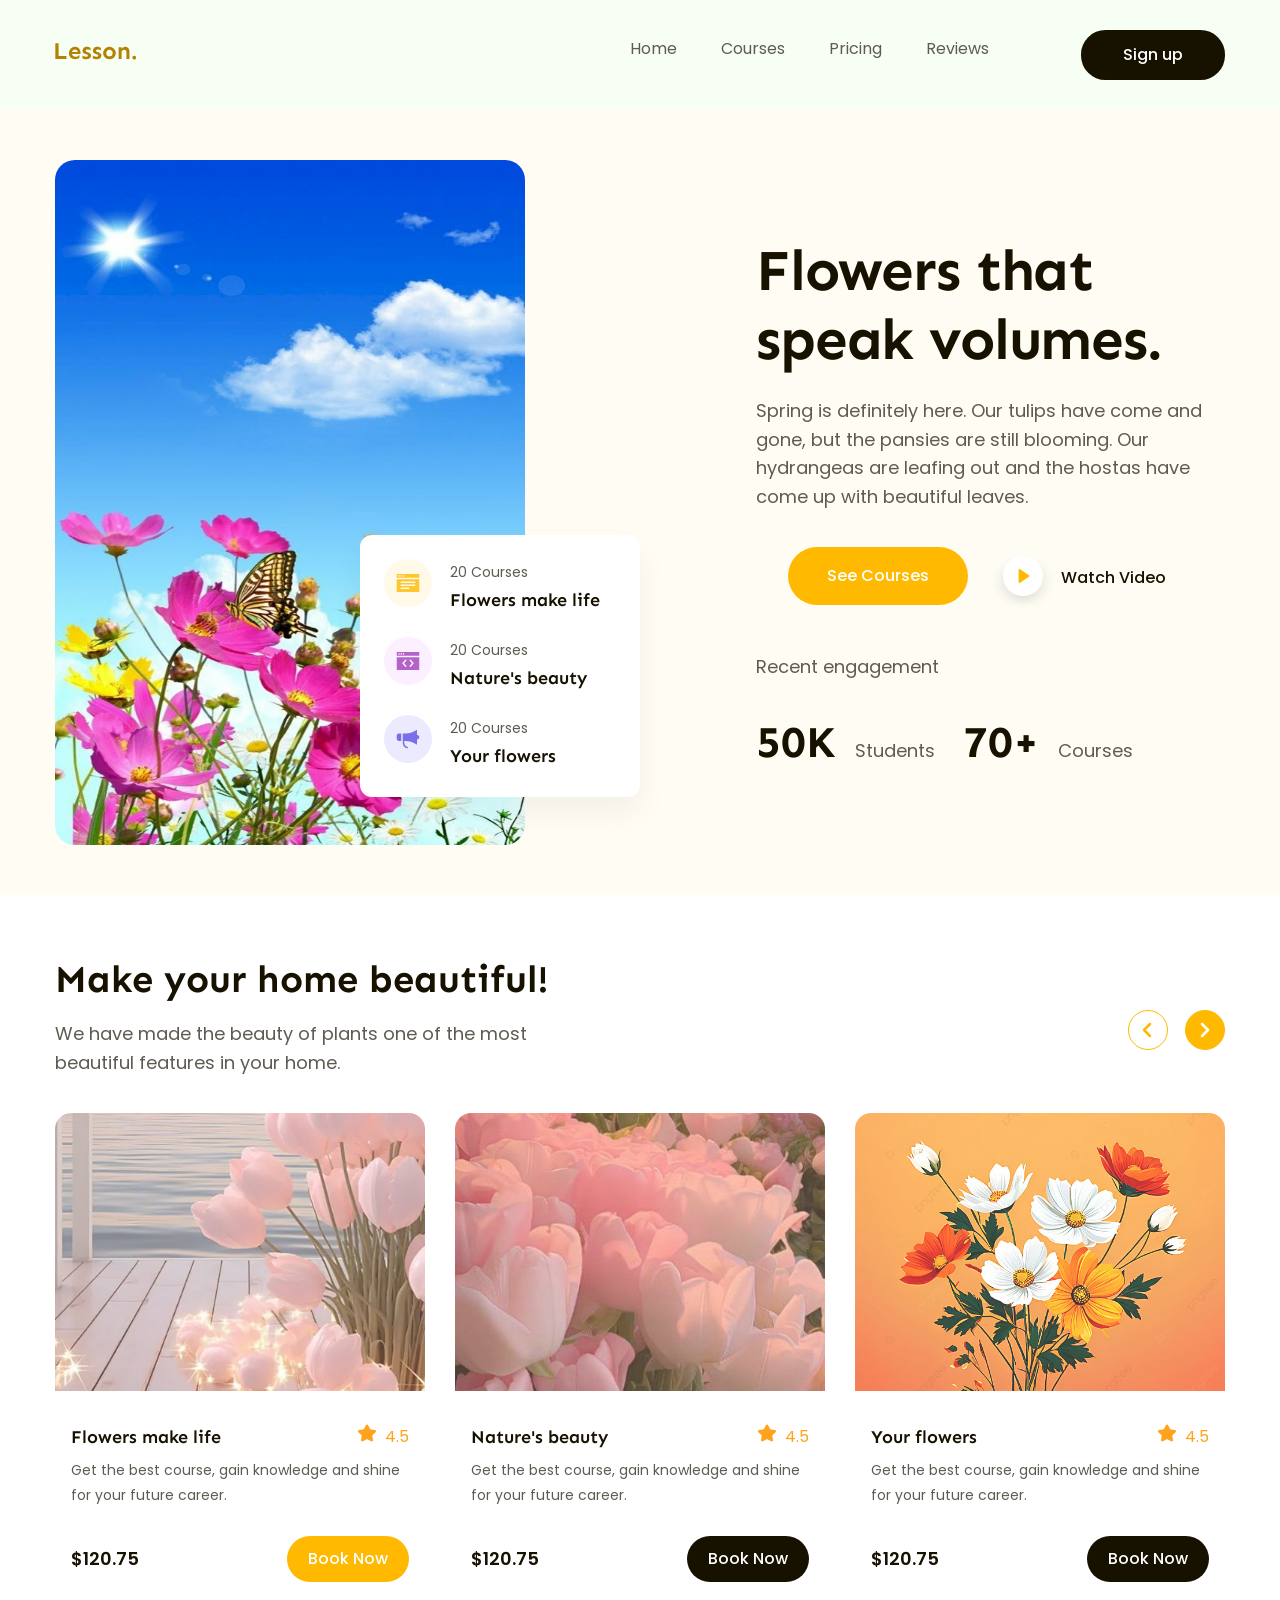
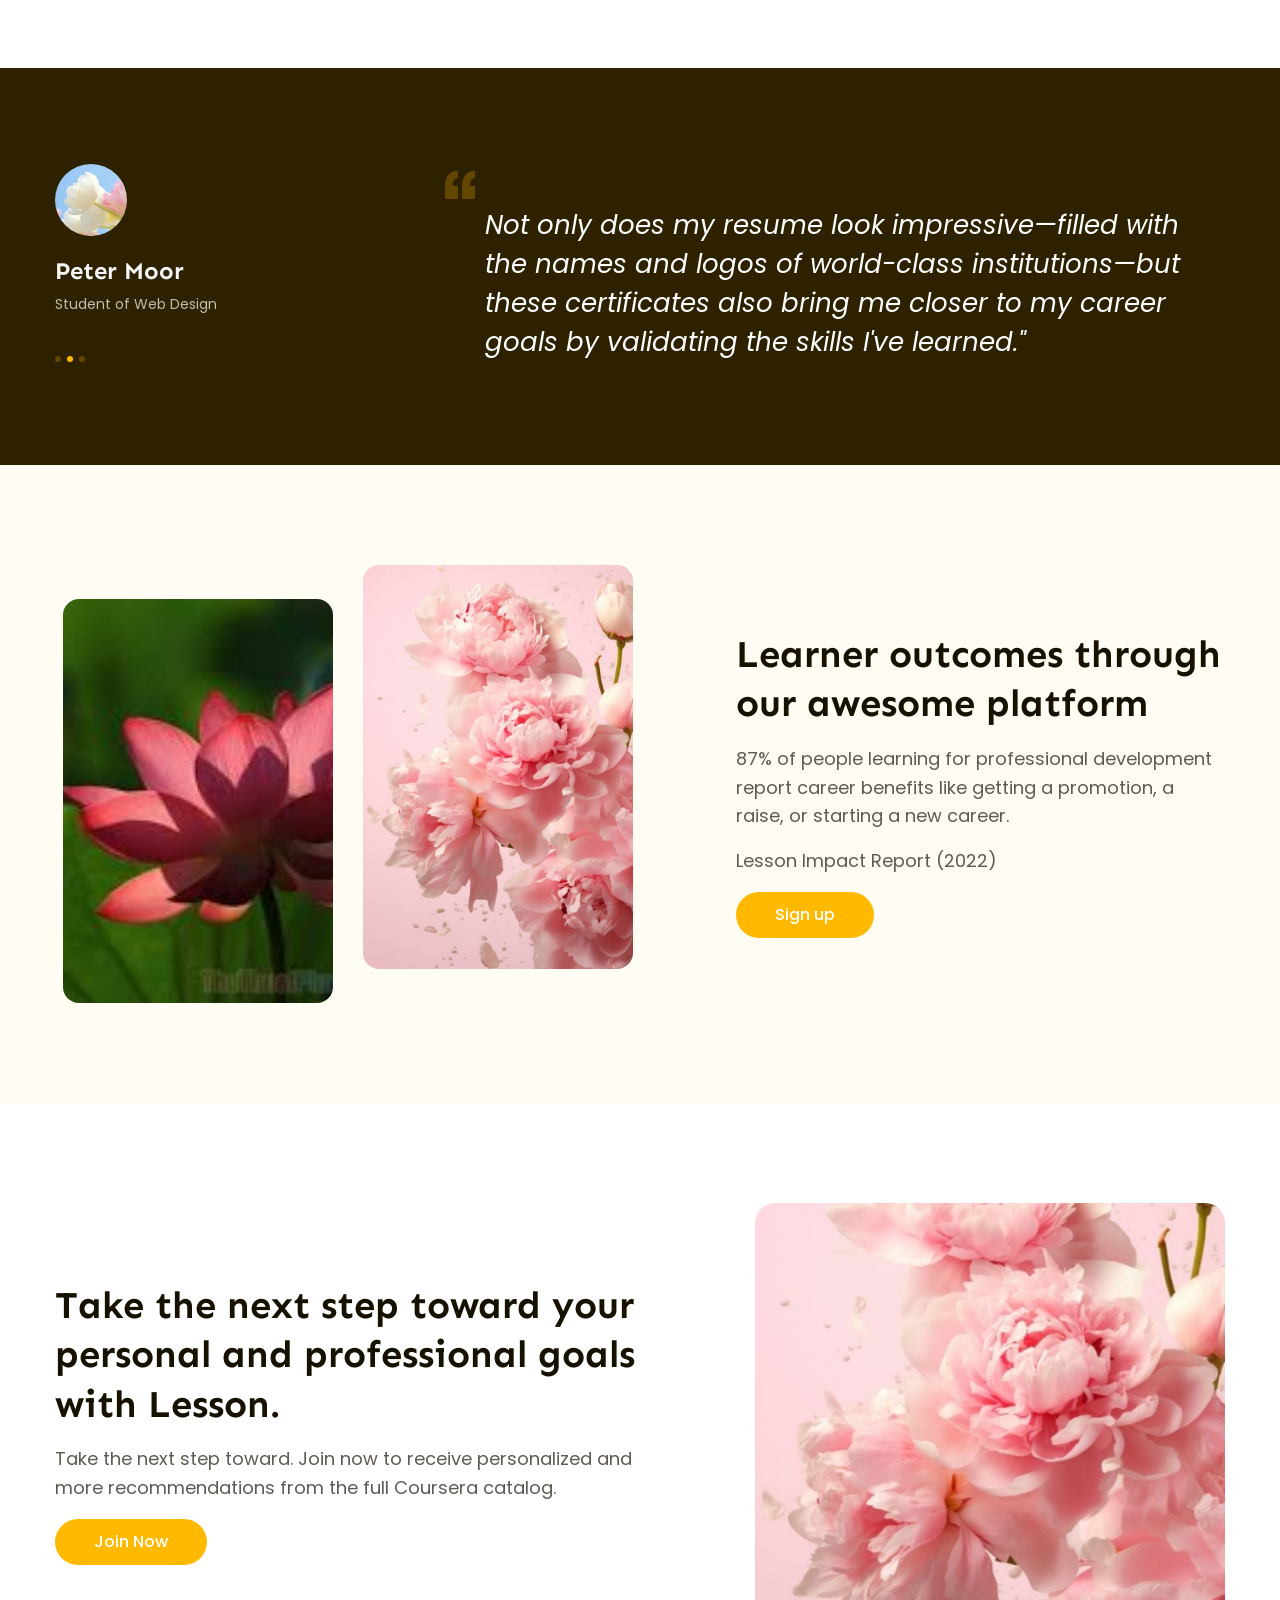
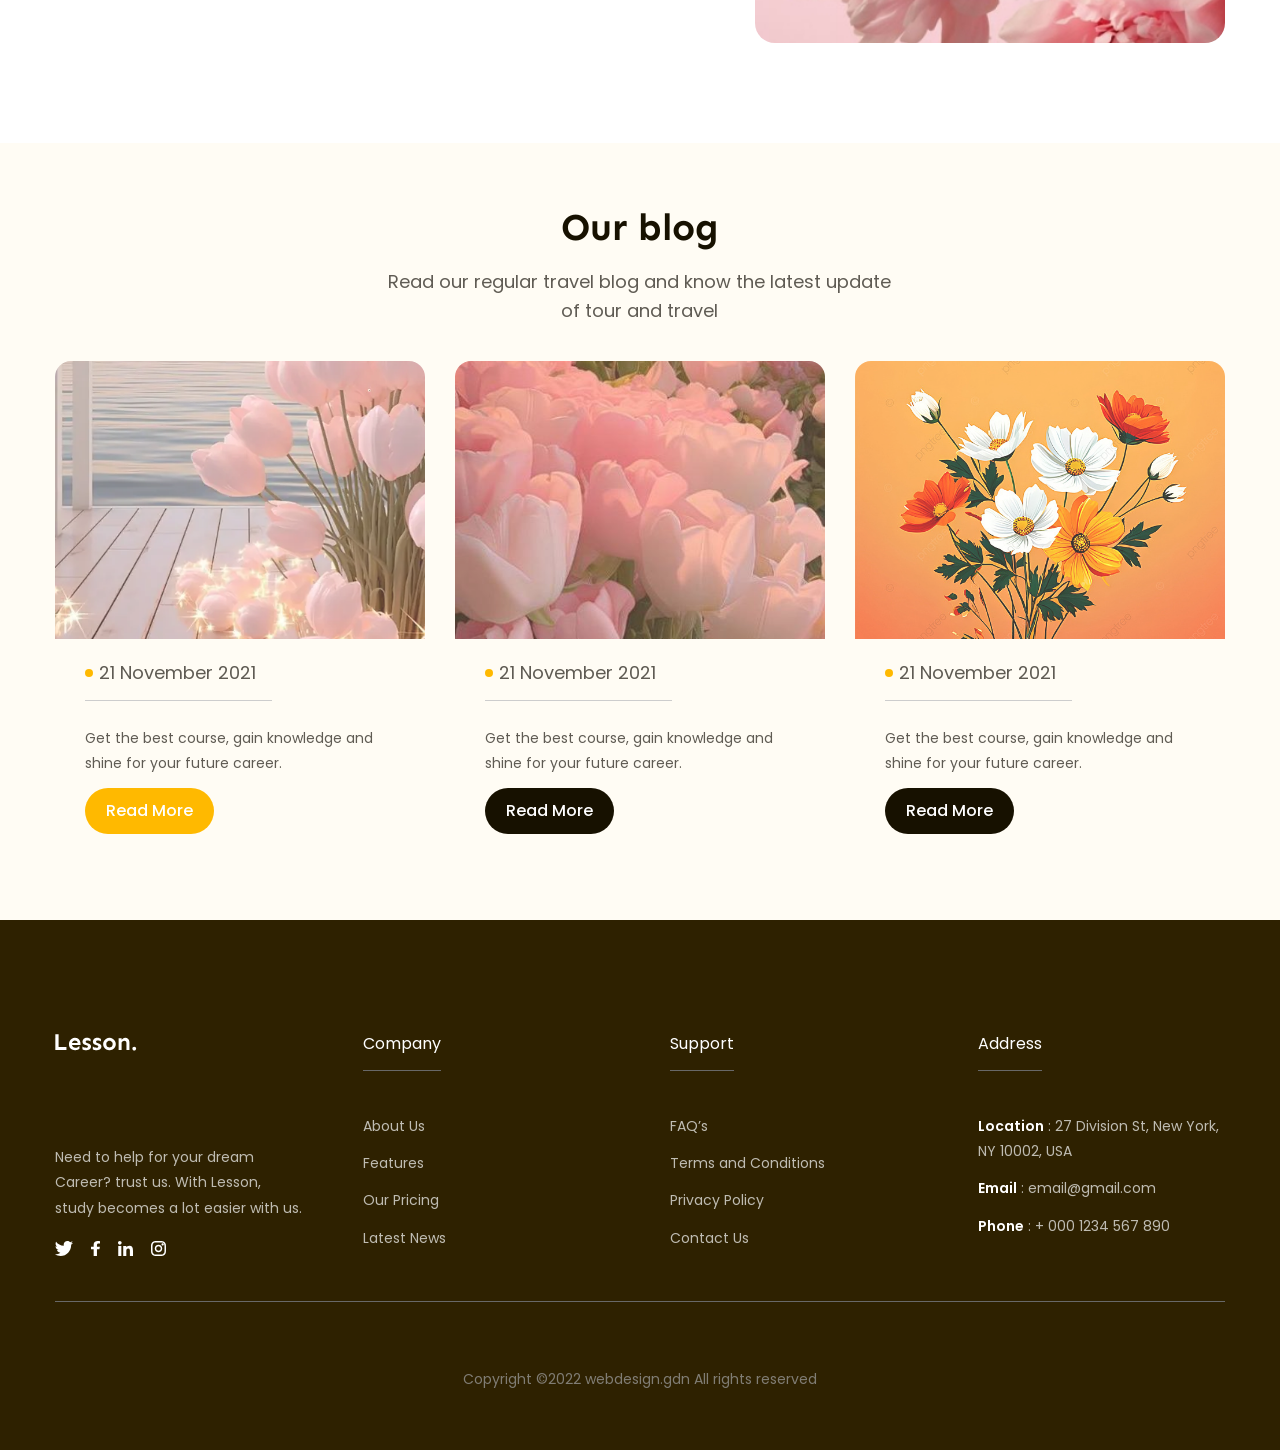
==== index.html @ 0cf8070e "đổi file index" ====
<!DOCTYPE html>
<html lang="en">
  <head>
    <meta charset="UTF-8" />
    <meta name="viewport" content="width=device-width, initial-scale=1.0" />
    <link rel="icon" type="image/x-icon" href="/favicon.ico" />
    <title>Fresh flowers, daily.</title>
    <link
      href="https://fonts.googleapis.com/css2?family=Poppins:ital,wght@0,100;0,200;0,300;0,400;0,500;0,600;0,700;0,800;0,900;1,100;1,200;1,300;1,400;1,500;1,600;1,700;1,800;1,900&family=Sen:wght@400..800&display=swap"
      rel="stylesheet" />

    <link rel="stylesheet" href="./assets/css/reset.css" />
    <link rel="stylesheet" href="./assets/css/style.css" />
  </head>
  <body>
    <header class="header">
      <div class="container">
        <a href="" class="logo">
          <svg width="82" height="17" class="svg-icon">
            <use xlink:href="#logo"></use>
          </svg>
        </a>

        <nav class="navbar">
          <ul class="list-item">
            <li class="item">
              <a href="#!" title="Home" class="item-link">Home</a>
            </li>
            <li class="item">
              <a href="#!" title="Courses" class="item-link">Courses</a>
            </li>
            <li class="item">
              <a href="#!" title="Pricing" class="item-link">Pricing</a>
            </li>
            <li class="item">
              <a href="#!" title="Reviews" class="item-link">Reviews</a>
            </li>
          </ul>
        </nav>

        <div class="actions">
          <a href="#!" class="btn header-btn">Sign up</a>
        </div>
      </div>
    </header>

    <main class="main">
      <section class="hero">
        <div class="container">
          <div class="row">
            <div class="col left-hero">
              <img src="./assets/images/image/hero1.jpg" alt="" class="hero-img" />

              <div class="card hero-card">
                <div class="item">
                  <div class="card-img">
                    <img src="./assets/images/icons/icon1.svg" alt="card-img" />
                  </div>

                  <div class="card-info">
                    <span class="desc">20 Courses</span>
                    <h3>
                      <a href="#!" class="title">Flowers make life</a>
                    </h3>
                  </div>
                </div>

                <div class="item">
                  <div class="card-img" style="--card-img-bgr: #fcefff">
                    <img src="./assets/images/icons/icon2.svg" alt="card-img" />
                  </div>
                  <div class="card-info">
                    <span class="desc">20 Courses</span>
                    <h3>
                      <a href="#!" class="title">Nature's beauty</a>
                    </h3>
                  </div>
                </div>

                <div class="item">
                  <div class="card-img" style="--card-img-bgr: #ebeaff">
                    <img src="./assets/images/icons/icon3.svg" alt="card-img" />
                  </div>
                  <div class="card-info">
                    <span class="desc">20 Courses</span>
                    <h3>
                      <a href="#!" class="title">Your flowers</a>
                    </h3>
                  </div>
                </div>
              </div>
            </div>

            <div class="col right-hero">
              <h1 class="title">Flowers that speak volumes.</h1>
              <p class="desc">
                Spring is definitely here. Our tulips have come and gone, but the pansies are still blooming. Our
                hydrangeas are leafing out and the hostas have come up with beautiful leaves.
              </p>

              <div class="actions">
                <div class="btn action-btn">See Courses</div>
                <div class="btn watch-video">
                  <span class="icon">
                    <svg fill="currentColor" version="1.1" id="play-icon" viewBox="0 0 460 460" xml:space="preserve">
                      <path
                        d="M393.538,203.629L102.557,5.543c-9.793-6.666-22.468-7.372-32.94-1.832c-10.472,5.538-17.022,16.413-17.022,28.26v396.173c0,11.846,6.55,22.721,17.022,28.26c10.471,5.539,23.147,4.834,32.94-1.832l290.981-198.087c8.746-5.954,13.98-15.848,13.98-26.428C407.519,219.477,402.285,209.582,393.538,203.629z" />
                    </svg>
                  </span>
                  <span>Watch Video</span>
                </div>
              </div>

              <div class="desc">Recent engagement</div>

              <div class="info">
                <div class="member">
                  <span class="total">50K</span>
                  <span class="name">Students</span>
                </div>

                <div class="courses">
                  <span class="total">70+</span>
                  <span class="name">Courses</span>
                </div>
              </div>
            </div>
          </div>
        </div>
      </section>

      <section class="courses">
        <div class="container">
          <div class="courses-header">
            <div class="courses-title">
              <h2 class="title">Make your home beautiful!</h2>

              <p class="desc">We have made the beauty of plants one of the most beautiful features in your home.</p>
            </div>

            <div class="actions">
              <div class="ctrl">
                <svg class="circle-ctrl" width="98" height="40" viewBox="0 0 98 40" fill="none">
                  <g class="circle-right">
                    <circle cx="78" cy="20" r="19.5" fill="#FFB900" stroke-width="1" stroke="#FFB900" />
                    <path
                      class="icon-right"
                      d="M75 14L81 20L75 26"
                      stroke="white"
                      stroke-width="2.5"
                      stroke-linecap="round"
                      stroke-linejoin="round" />
                  </g>

                  <g class="circle-left">
                    <circle cx="21" cy="20" r="19.5" fill="#fff" stroke="#FFB900" stroke-width="1" />
                    <path
                      class="icon-left"
                      d="M23 14L17 20L23 26"
                      stroke="#FFB900"
                      stroke-width="2.5"
                      stroke-linecap="round"
                      stroke-linejoin="round" />
                  </g>
                </svg>
              </div>
            </div>
          </div>

          <div class="list-card">
            <div class="card courses-card">
              <div class="card-img">
                <img src="./assets/images/image/courses1.webp" alt="" />
              </div>

              <div class="card-content">
                <div class="card-title">
                  <h3 class="title">Flowers make life</h3>

                  <div class="rating">
                    <span class="icon">
                      <svg class="svg-icon">
                        <use xlink:href="#star-full"></use>
                      </svg>
                    </span>
                    <span class="count">4.5</span>
                  </div>
                </div>

                <div class="card-desc">Get the best course, gain knowledge and shine for your future career.</div>
              </div>

              <div class="card-footer">
                <span class="price">$120.75</span>
                <div class="btn card-btn">Book Now</div>
              </div>
            </div>

            <div class="card courses-card">
              <div class="card-img">
                <img src="./assets/images/image/courses2.jpg" alt="" />
              </div>
              <div class="card-content">
                <div class="card-title">
                  <h3 class="title">Nature's beauty</h3>
                  <div class="rating">
                    <span class="icon">
                      <svg class="svg-icon">
                        <use xlink:href="#star-full"></use>
                      </svg>
                    </span>
                    <span class="count">4.5</span>
                  </div>
                </div>

                <div class="card-desc">Get the best course, gain knowledge and shine for your future career.</div>
              </div>
              <div class="card-footer">
                <span class="price">$120.75</span>
                <div class="btn card-btn btn-black">Book Now</div>
              </div>
            </div>

            <div class="card courses-card">
              <div class="card-img">
                <img src="./assets/images/image/courses3.jpg" alt="" />
              </div>
              <div class="card-content">
                <div class="card-title">
                  <h3 class="title">Your flowers</h3>
                  <div class="rating">
                    <span class="icon">
                      <svg class="svg-icon">
                        <use xlink:href="#star-full"></use>
                      </svg>
                    </span>
                    <span class="count">4.5</span>
                  </div>
                </div>

                <div class="card-desc">Get the best course, gain knowledge and shine for your future career.</div>
              </div>
              <div class="card-footer">
                <span class="price">$120.75</span>
                <div class="btn card-btn btn-black">Book Now</div>
              </div>
            </div>
          </div>
        </div>
      </section>

      <section class="feedback">
        <div class="container">
          <div class="author">
            <div class="avatar">
              <img src="./assets/images/image/member.jpg" alt="" />
            </div>

            <div class="student-name">Peter Moor</div>

            <div class="major">Student of Web Design</div>

            <div class="dots">
              <svg width="30" height="6" viewBox="0 0 30 6" fill="none" xmlns="http://www.w3.org/2000/svg">
                <circle cx="3" cy="3" r="3" fill="#634700" />
                <circle cx="15" cy="3" r="3" fill="#FFB900" />
                <circle cx="27" cy="3" r="3" fill="#634700" />
              </svg>
            </div>
          </div>

          <div class="content">
            <div class="quote">
              <svg width="30" height="28" viewBox="0 0 30 28" fill="none">
                <path
                  d="M12.9168 1.23505V6.26199C12.9168 6.94407 12.3663 7.49652 11.6875 7.49652C9.26544 7.49652 7.94779 9.99114 7.76491 14.9155H11.6875C12.3662 14.9155 12.9168 15.4688 12.9168 16.1501V26.7647C12.9168 27.4465 12.3663 27.999 11.6875 27.999H1.22938C0.550795 27.999 1.90735e-06 27.4459 1.90735e-06 26.7647V16.15C1.90735e-06 13.7896 0.237282 11.6235 0.703081 9.71055C1.1816 7.74949 1.91613 6.035 2.8858 4.61422C3.88306 3.15417 5.13161 2.00845 6.59457 1.21054C8.06863 0.407543 9.78211 0 11.688 0C12.3662 0.000516891 12.9168 0.553486 12.9168 1.23505ZM28.771 7.49696C29.4496 7.49696 30 6.94407 30 6.26294V1.23497C30 0.553488 29.4496 0.000951767 28.771 0.000951767C26.866 0.000951767 25.1517 0.408579 23.6785 1.21149C22.2148 2.00931 20.9664 3.15408 19.9693 4.61517C18.999 6.03595 18.2645 7.75052 17.786 9.71254C17.32 11.6255 17.0832 13.7917 17.0832 16.151V26.7657C17.0832 27.4476 17.6341 28 18.3125 28H28.771C29.4496 28 30 27.447 30 26.7657V16.151C30 15.4693 29.4496 14.9165 28.771 14.9165H24.9035C25.0841 9.99165 26.3828 7.49696 28.771 7.49696Z"
                  fill="#634700" />
              </svg>
            </div>

            <p>
              Not only does my resume look impressive—filled with the names and logos of world-class institutions—but
              these certificates also bring me closer to my career goals by validating the skills I've learned."
            </p>
          </div>
        </div>
      </section>

      <section class="result">
        <div class="container">
          <div class="result-img">
            <div class="thumb left-img">
              <img src="./assets/images/image/result1.jpg" alt="" />
            </div>

            <div class="thumb right-img">
              <img src="./assets/images/image/result2.jpg" alt="" />
            </div>
          </div>

          <div class="result-content">
            <h2 class="title">Learner outcomes through our awesome platform</h2>
            <p class="desc">
              87% of people learning for professional development report career benefits like getting a promotion, a
              raise, or starting a new career.
            </p>
            <p class="desc">Lesson Impact Report (2022)</p>

            <div class="btn">Sign up</div>
          </div>
        </div>
      </section>

      <section class="target">
        <div class="container">
          <div class="target-content">
            <h2 class="title">Take the next step toward your personal and professional goals with Lesson.</h2>
            <p class="desc">
              Take the next step toward. Join now to receive personalized and more recommendations from the full
              Coursera catalog.
            </p>

            <div class="btn">Join Now</div>
          </div>

          <div class="target-img">
            <img src="./assets/images/image/result2.jpg" alt="" />
          </div>
        </div>
      </section>

      <section class="blog">
        <div class="container">
          <div class="courses-header">
            <div class="courses-title">
              <h2 class="title">Our blog</h2>

              <p class="desc">Read our regular travel blog and know the latest update of tour and travel</p>
            </div>
          </div>

          <div class="list-card">
            <div class="card courses-card">
              <div class="card-img">
                <img src="./assets/images/image/courses1.webp" alt="" />
              </div>

              <div class="card-content">
                <span class="desc date">
                  <span class="dot"></span>
                  21 November 2021
                </span>

                <div class="card-desc">Get the best course, gain knowledge and shine for your future career.</div>
              </div>

              <div class="card-footer">
                <div class="btn card-btn">Read More</div>
              </div>
            </div>

            <div class="card courses-card">
              <div class="card-img">
                <img src="./assets/images/image/courses2.jpg" alt="" />
              </div>
              <div class="card-content">
                <span class="desc date">
                  <span class="dot"></span>
                  21 November 2021
                </span>

                <div class="card-desc">Get the best course, gain knowledge and shine for your future career.</div>
              </div>
              <div class="card-footer">
                <div class="btn card-btn btn-black">Read More</div>
              </div>
            </div>

            <div class="card courses-card">
              <div class="card-img">
                <img src="./assets/images/image/courses3.jpg" alt="" />
              </div>
              <div class="card-content">
                <span class="desc date">
                  <span class="dot"></span>
                  21 November 2021
                </span>

                <div class="card-desc">Get the best course, gain knowledge and shine for your future career.</div>
              </div>
              <div class="card-footer">
                <div class="btn card-btn btn-black">Read More</div>
              </div>
            </div>
          </div>
        </div>
      </section>
    </main>

    <footer class="footer">
      <div class="container">
        <div class="footer-menu">
          <div class="info">
            <a class="logo" href="#">
              <svg width="82" height="17" class="svg-icon">
                <use xlink:href="#logo"></use>
              </svg>
            </a>

            <div class="icon-brand">
              <div class="desc">
                Need to help for your dream Career? trust us. With Lesson, study becomes a lot easier with us.
              </div>
              <svg width="111" height="15" viewBox="0 0 111 15" fill="none" xmlns="http://www.w3.org/2000/svg">
                <g class="icon">
                  <path
                    d="M5.64991 15C3.57026 15 1.63168 14.3864 0 13.3276C1.38535 13.4185 3.83019 13.2007 5.35087 11.7292C3.06326 11.6227 2.0316 9.8428 1.89703 9.08215C2.0914 9.15822 3.01841 9.24949 3.54172 9.03651C0.91022 8.36714 0.506525 6.02434 0.596235 5.30933C1.08964 5.65923 1.92694 5.78093 2.25587 5.75051C-0.196205 3.97059 0.685945 1.2931 1.11954 0.71501C2.87924 3.18826 5.51649 4.57733 8.7791 4.65459C8.71759 4.38089 8.6851 4.09593 8.6851 3.80325C8.6851 1.70277 10.3586 0 12.423 0C13.5016 0 14.4735 0.46484 15.1558 1.20837C15.8766 1.03703 16.9613 0.635914 17.4916 0.289047C17.2243 1.26268 16.3922 2.07488 15.8888 2.37592C15.8847 2.36563 15.893 2.38616 15.8888 2.37592C16.331 2.30807 17.5274 2.07481 18 1.74949C17.7663 2.29647 16.884 3.20591 16.16 3.71506C16.2947 9.74221 11.7492 15 5.64991 15Z"
                    fill="white" />
                </g>
                <path
                  class="icon"
                  d="M44.4103 8.37379L44.8767 5.67961H41.9589V3.93204C41.9589 3.1948 42.3657 2.47573 43.6726 2.47573H45V0.182039C45 0.182039 43.7959 0 42.6452 0C40.2411 0 38.6712 1.29064 38.6712 3.62621V5.67961H36V8.37379H38.6712V14.8871C39.2075 14.9618 39.7562 15 40.3151 15C40.874 15 41.4226 14.9618 41.9589 14.8871V8.37379H44.4103Z"
                  fill="white" />
                <path
                  class="icon"
                  d="M66.6186 1.81302C66.6186 2.81432 65.8085 3.62603 64.8093 3.62603C63.81 3.62603 63 2.81432 63 1.81302C63 0.811715 63.81 0 64.8093 0C65.8085 0 66.6186 0.811715 66.6186 1.81302Z"
                  fill="white" />
                <path d="M63.2474 4.95868H66.3402V15H63.2474V4.95868Z" fill="white" />
                <path
                  class="icon"
                  d="M71.3196 4.95868H68.2268V15H71.3196C71.3196 15 71.3196 11.8388 71.3196 9.86235C71.3196 8.67602 71.6977 7.4845 73.2062 7.4845C74.911 7.4845 74.9008 9.037 74.8928 10.2397C74.8824 11.8119 74.9072 13.4163 74.9072 15H78V9.70041C77.9738 6.31647 77.1508 4.75723 74.4433 4.75723C72.8354 4.75723 71.8387 5.53935 71.3196 6.24696V4.95868Z"
                  fill="white" />
                <path
                  class="icon"
                  d="M108.75 3.375C108.75 3.99632 108.246 4.5 107.625 4.5C107.004 4.5 106.5 3.99632 106.5 3.375C106.5 2.75368 107.004 2.25 107.625 2.25C108.246 2.25 108.75 2.75368 108.75 3.375Z"
                  fill="white" />
                <path
                  class="icon"
                  fill-rule="evenodd"
                  clip-rule="evenodd"
                  d="M103.5 11.25C105.571 11.25 107.25 9.57107 107.25 7.5C107.25 5.42893 105.571 3.75 103.5 3.75C101.429 3.75 99.75 5.42893 99.75 7.5C99.75 9.57107 101.429 11.25 103.5 11.25ZM103.5 9.75C104.743 9.75 105.75 8.74264 105.75 7.5C105.75 6.25736 104.743 5.25 103.5 5.25C102.257 5.25 101.25 6.25736 101.25 7.5C101.25 8.74264 102.257 9.75 103.5 9.75Z"
                  fill="white" />
                <path
                  class="icon"
                  fill-rule="evenodd"
                  clip-rule="evenodd"
                  d="M96 7.2C96 4.67976 96 3.41965 96.4905 2.45704C96.9219 1.61031 97.6103 0.921901 98.457 0.490471C99.4196 0 100.68 0 103.2 0H103.8C106.32 0 107.58 0 108.543 0.490471C109.39 0.921901 110.078 1.61031 110.51 2.45704C111 3.41965 111 4.67976 111 7.2V7.8C111 10.3202 111 11.5804 110.51 12.543C110.078 13.3897 109.39 14.0781 108.543 14.5095C107.58 15 106.32 15 103.8 15H103.2C100.68 15 99.4196 15 98.457 14.5095C97.6103 14.0781 96.9219 13.3897 96.4905 12.543C96 11.5804 96 10.3202 96 7.8V7.2ZM103.2 1.5H103.8C105.085 1.5 105.958 1.50117 106.633 1.55633C107.291 1.61006 107.627 1.70745 107.862 1.82698C108.426 2.1146 108.885 2.57354 109.173 3.13803C109.293 3.37263 109.39 3.70893 109.444 4.36656C109.499 5.04169 109.5 5.91513 109.5 7.2V7.8C109.5 9.08487 109.499 9.95831 109.444 10.6334C109.39 11.2911 109.293 11.6274 109.173 11.862C108.885 12.4265 108.426 12.8854 107.862 13.173C107.627 13.2926 107.291 13.3899 106.633 13.4437C105.958 13.4988 105.085 13.5 103.8 13.5H103.2C101.915 13.5 101.042 13.4988 100.367 13.4437C99.7089 13.3899 99.3726 13.2926 99.138 13.173C98.5735 12.8854 98.1146 12.4265 97.827 11.862C97.7074 11.6274 97.6101 11.2911 97.5563 10.6334C97.5012 9.95831 97.5 9.08487 97.5 7.8V7.2C97.5 5.91513 97.5012 5.04169 97.5563 4.36656C97.6101 3.70893 97.7074 3.37263 97.827 3.13803C98.1146 2.57354 98.5735 2.1146 99.138 1.82698C99.3726 1.70745 99.7089 1.61006 100.367 1.55633C101.042 1.50117 101.915 1.5 103.2 1.5Z"
                  fill="white" />
              </svg>
            </div>
          </div>

          <div class="list-item">
            <div class="menu-title">Company</div>

            <ul>
              <li class="item">
                <a href="#!">About Us</a>
              </li>
              <li class="item">
                <a href="#!">Features</a>
              </li>
              <li class="item">
                <a href="#!">Our Pricing</a>
              </li>
              <li class="item">
                <a href="#!">Latest News</a>
              </li>
            </ul>
          </div>

          <div class="list-item">
            <div class="menu-title">Support</div>

            <ul>
              <li class="item">
                <a href="#!">FAQ’s</a>
              </li>
              <li class="item">
                <a href="#!">Terms and Conditions</a>
              </li>
              <li class="item">
                <a href="#!">Privacy Policy</a>
              </li>
              <li class="item">
                <a href="#!">Contact Us</a>
              </li>
            </ul>
          </div>

          <div class="list-item">
            <div class="menu-title">Address</div>

            <ul>
              <li class="item">
                <strong>Location</strong>
                : 27 Division St, New York, NY 10002, USA
              </li>
              <li class="item">
                <strong>Email</strong>
                : email@gmail.com
              </li>
              <li class="item">
                <strong>Phone</strong>
                : + 000 1234 567 890
              </li>
            </ul>
          </div>
        </div>
        <a class="copy-right" href="https://fullstack.edu.vn/">Copyright ©2022 webdesign.gdn All rights reserved</a>
      </div>
    </footer>

    <!-- ========== -->
    <svg style="width: 0; height: 0; position: absolute">
      <symbol viewBox="0 0 18 18" fill="none" id="star-full">
        <path
          fill-rule="evenodd"
          clip-rule="evenodd"
          d="M10.1043 1.17701L11.9317 4.82776C12.1108 5.18616 12.4565 5.43467 12.8573 5.49218L16.9453 6.08062C17.9554 6.22644 18.3573 7.45054 17.6263 8.15194L14.6702 10.9924C14.3797 11.2718 14.2474 11.6733 14.3162 12.0676L15.0138 16.0778C15.1856 17.0698 14.1298 17.8267 13.227 17.3574L9.57321 15.4627C9.21502 15.2768 8.78602 15.2768 8.42679 15.4627L4.773 17.3574C3.87023 17.8267 2.81439 17.0698 2.98724 16.0778L3.68385 12.0676C3.75257 11.6733 3.62033 11.2718 3.32982 10.9924L0.37368 8.15194C-0.357285 7.45054 0.0446417 6.22644 1.05466 6.08062L5.14265 5.49218C5.54354 5.43467 5.89028 5.18616 6.06937 4.82776L7.89574 1.17701C8.34765 0.274331 9.65235 0.274331 10.1043 1.17701Z"
          fill="currentColor"></path>
      </symbol>

      <symbol id="logo" width="82" height="17" viewBox="0 0 82 17" fill="none" xmlns="http://www.w3.org/2000/svg">
        <path
          d="M3.60156 0.296875V13.0703H11.4531V16H0.34375V0.296875H3.60156ZM19.9375 3.85938C21.0938 3.85938 22.0859 4.10938 22.9141 4.60938C23.7578 5.10938 24.3984 5.80469 24.8359 6.69531C25.2891 7.57031 25.5156 8.58594 25.5156 9.74219V11.0078H16.9375C17.0938 11.8047 17.4844 12.4453 18.1094 12.9297C18.7344 13.4141 19.5 13.6562 20.4062 13.6562C21.2656 13.6562 22.0469 13.4844 22.75 13.1406C23.4531 12.7969 24.0156 12.4453 24.4375 12.0859L24.4141 14.8516C24.0391 15.1797 23.4766 15.5156 22.7266 15.8594C21.9922 16.1875 21.1797 16.3516 20.2891 16.3516C19.1172 16.3516 18.0469 16.0859 17.0781 15.5547C16.125 15.0234 15.3594 14.2969 14.7812 13.375C14.2188 12.4531 13.9375 11.3984 13.9375 10.2109C13.9375 9.05469 14.1953 8 14.7109 7.04688C15.2266 6.09375 15.9375 5.32812 16.8438 4.75C17.75 4.15625 18.7812 3.85938 19.9375 3.85938ZM19.8672 6.46094C19.1328 6.46094 18.5156 6.6875 18.0156 7.14062C17.5156 7.59375 17.1719 8.20312 16.9844 8.96875H22.6562C22.5938 8.125 22.2812 7.5 21.7188 7.09375C21.1562 6.67188 20.5391 6.46094 19.8672 6.46094ZM32.0547 3.85938C32.7891 3.85938 33.4688 3.96875 34.0938 4.1875C34.7188 4.40625 35.2031 4.65625 35.5469 4.9375V7.5625C35.1719 7.3125 34.7109 7.07031 34.1641 6.83594C33.6328 6.60156 33.0781 6.48438 32.5 6.48438C31.9375 6.48438 31.4922 6.60938 31.1641 6.85938C30.8359 7.10938 30.6719 7.40625 30.6719 7.75C30.6719 8 30.7656 8.23438 30.9531 8.45312C31.1406 8.65625 31.5 8.83594 32.0312 8.99219L33.3672 9.4375C35.1641 9.96875 36.0625 11.0078 36.0625 12.5547C36.0625 13.2891 35.8516 13.9453 35.4297 14.5234C35.0234 15.0859 34.4688 15.5312 33.7656 15.8594C33.0781 16.1875 32.3125 16.3516 31.4688 16.3516C30.6719 16.3516 29.8984 16.2266 29.1484 15.9766C28.3984 15.7266 27.8281 15.4531 27.4375 15.1562V12.5547C27.7344 12.7578 28.0938 12.9531 28.5156 13.1406C28.9375 13.3281 29.375 13.4844 29.8281 13.6094C30.2812 13.7188 30.6953 13.7734 31.0703 13.7734C31.6641 13.7734 32.1172 13.6719 32.4297 13.4688C32.7578 13.25 32.9219 12.9453 32.9219 12.5547C32.9219 12.2578 32.7891 12.0234 32.5234 11.8516C32.2578 11.6797 31.8672 11.5078 31.3516 11.3359L29.8984 10.8203C28.9922 10.5234 28.3672 10.1016 28.0234 9.55469C27.6797 9.00781 27.5078 8.35938 27.5078 7.60938C27.5078 6.85938 27.6953 6.21094 28.0703 5.66406C28.4609 5.10156 29 4.66406 29.6875 4.35156C30.375 4.02344 31.1641 3.85938 32.0547 3.85938ZM42.4141 3.85938C43.1484 3.85938 43.8281 3.96875 44.4531 4.1875C45.0781 4.40625 45.5625 4.65625 45.9062 4.9375V7.5625C45.5312 7.3125 45.0703 7.07031 44.5234 6.83594C43.9922 6.60156 43.4375 6.48438 42.8594 6.48438C42.2969 6.48438 41.8516 6.60938 41.5234 6.85938C41.1953 7.10938 41.0312 7.40625 41.0312 7.75C41.0312 8 41.125 8.23438 41.3125 8.45312C41.5 8.65625 41.8594 8.83594 42.3906 8.99219L43.7266 9.4375C45.5234 9.96875 46.4219 11.0078 46.4219 12.5547C46.4219 13.2891 46.2109 13.9453 45.7891 14.5234C45.3828 15.0859 44.8281 15.5312 44.125 15.8594C43.4375 16.1875 42.6719 16.3516 41.8281 16.3516C41.0312 16.3516 40.2578 16.2266 39.5078 15.9766C38.7578 15.7266 38.1875 15.4531 37.7969 15.1562V12.5547C38.0938 12.7578 38.4531 12.9531 38.875 13.1406C39.2969 13.3281 39.7344 13.4844 40.1875 13.6094C40.6406 13.7188 41.0547 13.7734 41.4297 13.7734C42.0234 13.7734 42.4766 13.6719 42.7891 13.4688C43.1172 13.25 43.2812 12.9453 43.2812 12.5547C43.2812 12.2578 43.1484 12.0234 42.8828 11.8516C42.6172 11.6797 42.2266 11.5078 41.7109 11.3359L40.2578 10.8203C39.3516 10.5234 38.7266 10.1016 38.3828 9.55469C38.0391 9.00781 37.8672 8.35938 37.8672 7.60938C37.8672 6.85938 38.0547 6.21094 38.4297 5.66406C38.8203 5.10156 39.3594 4.66406 40.0469 4.35156C40.7344 4.02344 41.5234 3.85938 42.4141 3.85938ZM54.4609 3.85938C55.6172 3.85938 56.6719 4.14062 57.625 4.70312C58.5781 5.25 59.3438 6 59.9219 6.95312C60.5156 7.89062 60.8125 8.94531 60.8125 10.1172C60.8125 11.2891 60.5156 12.3438 59.9219 13.2812C59.3438 14.2188 58.5781 14.9688 57.625 15.5312C56.6719 16.0781 55.6172 16.3516 54.4609 16.3516C53.3203 16.3516 52.2656 16.0781 51.2969 15.5312C50.3438 14.9688 49.5781 14.2188 49 13.2812C48.4219 12.3438 48.1328 11.2891 48.1328 10.1172C48.1328 8.94531 48.4219 7.89062 49 6.95312C49.5781 6 50.3438 5.25 51.2969 4.70312C52.2656 4.14062 53.3203 3.85938 54.4609 3.85938ZM54.4609 6.74219C53.8984 6.74219 53.375 6.875 52.8906 7.14062C52.4062 7.40625 52.0156 7.78906 51.7188 8.28906C51.4375 8.78906 51.2969 9.39844 51.2969 10.1172C51.2969 10.8359 51.4375 11.4453 51.7188 11.9453C52.0156 12.4453 52.4062 12.8281 52.8906 13.0938C53.375 13.3438 53.8984 13.4688 54.4609 13.4688C55.0234 13.4688 55.5469 13.3438 56.0312 13.0938C56.5156 12.8281 56.9062 12.4453 57.2031 11.9453C57.5 11.4453 57.6484 10.8359 57.6484 10.1172C57.6484 9.39844 57.5 8.78906 57.2031 8.28906C56.9062 7.78906 56.5156 7.40625 56.0312 7.14062C55.5469 6.875 55.0234 6.74219 54.4609 6.74219ZM66.6016 4.16406V5.85156C66.9609 5.36719 67.4453 4.91406 68.0547 4.49219C68.6797 4.07031 69.3906 3.85938 70.1875 3.85938C71.3906 3.85938 72.3984 4.26562 73.2109 5.07812C74.0234 5.89062 74.4297 7.10938 74.4297 8.73438V16H71.4531L71.4297 9.13281C71.4297 8.33594 71.2344 7.74219 70.8438 7.35156C70.4688 6.96094 69.9453 6.76562 69.2734 6.76562C68.7422 6.76562 68.2422 6.9375 67.7734 7.28125C67.3203 7.625 66.9297 8.03125 66.6016 8.5V16H63.625V4.16406H66.6016Z"
          fill="currentColor" />

        <path
          d="M79.2578 12.6719C79.7734 12.6719 80.2109 12.8594 80.5703 13.2344C80.9453 13.5938 81.1328 14.0312 81.1328 14.5469C81.1328 15.0625 80.9453 15.5078 80.5703 15.8828C80.2109 16.2422 79.7734 16.4219 79.2578 16.4219C78.7422 16.4219 78.2969 16.2422 77.9219 15.8828C77.5625 15.5078 77.3828 15.0625 77.3828 14.5469C77.3828 14.0312 77.5625 13.5938 77.9219 13.2344C78.2969 12.8594 78.7422 12.6719 79.2578 12.6719Z"
          fill="currentColor" />
      </symbol>
    </svg>
  </body>
</html>

<!--


-->
---- assets/css/style.css ----
:root {
  --primary-color: #ffb900;
  --primary-bgr-color: #ffb900;
}

html {
  font-size: 62.5%;
  width: 100%;
  min-height: 100vh;
}

body {
  font-family: "Poppins", sans-serif;
  font-size: 1.6rem;
  width: 100%;
  height: 100%;
}

* {
  box-sizing: border-box;
  margin: 0;
  padding: 0;
}

/* ==== COMMON ==== */

a {
  text-decoration: none;
  color: inherit;
}

section {
  padding-block: 6rem;
}

section .title {
  margin-bottom: 1.6rem;
  color: #171100;
  font-family: "Sen";
  font-size: 3.8rem;
  font-weight: 700;
  line-height: 1.3;
}

section .desc {
  margin-bottom: 3.5rem;
  width: 70%;
  color: #5f5b53;
  font-size: 1.8rem;
  font-weight: 400;
  line-height: 1.6;
}

.container {
  width: 117rem;
  max-width: calc(100% - 4.8rem);
  margin-left: auto;
  margin-right: auto;
}

.btn {
  display: inline-block;
  min-width: 9.8rem;
  padding: 1.2rem 1.6rem;

  color: #fff;
  text-align: center;
  font-size: 1.6rem;
  font-weight: 500;
  text-decoration: none;

  cursor: pointer;
  user-select: none;
  vertical-align: middle;
  border-radius: 1.2rem;
  background: var(--primary-bgr-color);
  border: 0.1rem solid transparent;
}
a,
.logo,
.btn {
  transition: opacity 0.25s linear, color 0.25s ease-in-out, background-color 0.25s ease-in-out,
    border-color 0.25s ease-in-out, box-shadow 0.25s ease-in-out;
}
a:hover,
.logo:hover,
.btn:hover {
  opacity: 0.8;
}

.card {
  width: 33.33%;
  transition: box-shadow 0.2s linear;
  border-radius: 1.6rem;
}
.card-img {
  display: flex;
  align-items: center;
  justify-content: center;
  width: 100%;
  border-radius: 1.6rem 1.6rem 0rem 0rem;
  overflow: hidden;
}
.card-img img {
  width: 100%;
  height: 27.8rem;
  object-fit: cover;
}

/* ==== HEADER ==== */

.header {
  position: sticky;
  top: 0;
  left: 0;
  width: 100%;
  padding-block: 3rem;
  background: #f7fff5;
  z-index: 9999;
}
.header .logo svg {
  color: #b48200;
}
.header .container {
  display: flex;
  align-items: center;
}

.header .navbar {
  margin-left: auto;
  margin-right: 7rem;
}

.header .list-item {
  display: flex;
}

.header .item-link {
  position: relative;

  padding: 1.4rem 2.2rem;
  text-align: center;
  font-size: 1.6rem;
  font-weight: 400;
  color: #5f5b53;
  transition: color 0.25s linear;
}

.header .item-link::before {
  content: attr(title);
  position: absolute;
  inset: 0;

  display: flex;
  align-items: center;
  justify-content: center;

  font-size: 1.8rem;
  font-weight: 600;
  color: transparent;
  transition: color 0.25s linear;
}
.header .item-link::after {
  content: "";
  position: absolute;
  right: 10%;
  bottom: 0.6rem;
  width: 0%;
  height: 0.2rem;
  opacity: 0;
  border-radius: 0.6rem;
  background-color: #da0bff;
  transition: width 0.35s linear, opacity 0.5s linear;
}
.header .item-link:active,
.header .item-link:hover {
  color: transparent;
}
.header .item-link:active::before,
.header .item-link:hover::before {
  color: #da0bff;
}

.header .item-link:active::after,
.header .item-link:hover::after {
  left: 10%;
  width: 80%;
  opacity: 1;
}

.header .header-btn {
  width: 14.4rem;
  height: 5rem;
  border-radius: 2.45rem;
  background: #171100;
}

/* ==== HERO ==== */

section.hero {
  padding-block: 5rem;
  background: #fffcf4;
}
.hero .row {
  display: flex;
  align-items: center;
}

.hero .right-hero,
.hero .left-hero {
  position: relative;
  display: flex;
  align-items: center;
  width: 50%;
}

.hero .hero-img {
  width: 47rem;
  height: 68.5rem;
  border-radius: 2rem;
}

.hero .hero-card {
  position: absolute;
  bottom: 4.8rem;
  right: 0;
  width: 28rem;
  padding: 2.4rem 2.4rem 0.4rem;
  border-radius: 1.2rem;
  background: #fff;
  box-shadow: 0rem 1.6rem 3.2rem 0rem rgba(0, 0, 0, 0.05);
}

.hero .item {
  display: flex;
  margin-bottom: 2.2rem;
}

.hero .card-img {
  display: flex;
  align-items: center;
  justify-content: center;
  width: 4.8rem;
  height: 4.8rem;
  padding: 1.2rem;
  margin-right: 1.8rem;
  background: var(--card-img-bgr, #fff9e8);
  border-radius: 999.9rem;
}

.hero .card-img img {
  width: 100%;
  height: 100%;
  object-fit: cover;
}

.left-hero .desc {
  color: #5f5b53;
  font-size: 1.4rem;
  font-weight: 400;
  line-height: 2.6rem;
}

.left-hero .title {
  color: #171100;
  font-size: 1.8rem;
  font-weight: 600;
  line-height: 3rem;
}

.hero .right-hero {
  flex-direction: column;
  justify-content: center;
  width: 50%;
  padding-left: 11.6rem;
}

.right-hero .title {
  margin-bottom: 2.2rem;
  color: #171100;
  font-family: "Sen";
  font-size: 5.8rem;
  font-weight: 700;
  line-height: 1.2;
  letter-spacing: -0.116rem;
}

.right-hero .desc {
  width: 100%;
  color: #5f5b53;
  font-size: 1.8rem;
  line-height: 1.6;
  margin-bottom: 3.5rem;
}

.right-hero .actions {
  display: flex;
  align-items: center;
  gap: 2.4rem;
  margin-bottom: 4.8rem;
}

.right-hero .action-btn {
  display: inline-flex;
  align-items: center;
  justify-content: center;
  padding-block: 1.6rem;
  min-width: 18rem;
  border-radius: 999rem;
}

.right-hero .watch-video {
  --primary-bgr-color: transparent;
  padding: 0.8rem 2.6rem 0.8rem 1rem;
  border-radius: 999rem;
  color: #171100;
  border: 0.1rem solid;
  border-color: transparent;
  transition: border-color 0.32s linear;
}

.right-hero .icon {
  display: inline-flex;
  align-items: center;
  justify-content: center;
  width: 4rem;
  height: 4rem;
  padding: 1.2rem;
  padding-left: 1.4rem;

  margin-right: 1.4rem;
  color: var(--primary-color);
  background: #fff;
  border-radius: 999.9rem;
  box-shadow: 0.5rem 0.6rem 1rem 0rem rgba(0, 0, 0, 0.06), -0.5rem 0.6rem 1rem 0rem rgba(0, 0, 0, 0.06);
  transition: background-color 0.32s linear, color 0.32s linear, opacity 0.25s linear;
}
.right-hero .watch-video:hover {
  border-color: var(--primary-color);
}
.right-hero .watch-video:hover .icon {
  background: var(--primary-color);
  color: #fff;
}

.right-hero .info {
  display: inline-flex;
  align-items: center;
  width: 100%;
}

.right-hero .member {
  margin-right: 2.8rem;
}

.right-hero .total {
  margin-right: 1.5rem;
  color: #171100;
  font-family: "Sen";
  font-size: 4.4rem;
  font-weight: 700;
  line-height: 1.2;
}

.right-hero .name {
  color: #5f5b53;
  font-size: 1.8rem;
  font-weight: 400;
  line-height: 1.6;
}

/* ==== Courses ==== */

.courses .courses-header {
  display: flex;
  align-items: center;
  justify-content: space-between;
}

.card-img img {
  opacity: 0.8;
  transition: opacity 0.25s linear, transform 0.5s linear;
}

.card:hover img {
  opacity: 1;
  transform: scale(1.12);
}

.card:hover {
  box-shadow: 2.6rem 3.6rem 8.2rem 0rem rgba(0, 0, 0, 0.09), -2.6rem 3.6rem 8.2rem 0rem rgba(0, 0, 0, 0.09);
}

.courses .card-content {
  padding: 1.6rem;
}

.courses-header .actions {
  display: flex;
  align-items: center;
}
.circle-ctrl:has(.circle-left:hover) .icon-right,
.circle-ctrl:has(.circle-left:hover) .circle-right circle {
  stroke: #ffb900;
  fill: #fff;
}
.circle-ctrl:has(.circle-left:hover) .circle-left circle,
.circle-ctrl:has(.circle-left:hover) .icon-left {
  fill: #ffb900;
  stroke: #fff;
}
.circle-right circle,
.circle-left circle,
.circle-right .icon-right,
.circle-left .icon-left {
  cursor: pointer;
  transition: stroke 0.25s linear, fill 0.25s linear;
}

.courses .list-card {
  display: flex;
  align-items: center;
  gap: 3rem;
}

.list-card .card-title {
  display: flex;
  justify-content: space-between;
}

.card-title .title {
  margin-top: 1.6rem;
  margin-bottom: 0.6rem;
  color: #171100;
  font-size: 1.8rem;
  font-weight: 600;
  line-height: 1.6;
}

.card-title .rating {
  margin-top: 1.6rem;
  margin-bottom: 0.6rem;
  color: #fea31b;
  font-size: 1.6rem;
  font-weight: 400;
  line-height: 1.7;
}
.rating .icon svg {
  width: 18px;
  height: 18px;
  margin-right: 5px;
}

.card-content .card-desc {
  margin-bottom: 1.2rem;
  color: #5f5b53;
  font-size: 1.4rem;
  font-weight: 400;
  line-height: 1.8;
}

.list-card .card-footer {
  display: flex;
  align-items: center;
  justify-content: space-between;
  padding-inline: 1.6rem;
  margin-bottom: 2.6rem;
}

.card-footer .card-btn {
  padding-block: 1rem;
  padding-inline: 2rem;
  border-radius: 99.9rem;
}

.btn-black {
  background: #171100;
}

.card-footer .price {
  color: #171100;
  font-size: 1.8rem;
  font-weight: 600;
  line-height: 1.6;
}

/* ==== Feedback ==== */

.feedback {
  display: flex;
  background: #2e2100;
  color: #fff;
  padding-block: 9.6rem;
}

.feedback .container {
  display: flex;
  align-items: center;
  justify-content: space-between;
}

.feedback .avatar {
  display: flex;
  align-items: center;
  justify-content: center;
  width: 7.2rem;
  height: 7.2rem;
  margin-bottom: 1.8rem;
  border-radius: 999.9rem;
  overflow: hidden;
}

.avatar img {
  width: 100%;
  height: 100%;
  object-fit: cover;
}

.author .student-name {
  margin-bottom: 0.4rem;
  color: #f7f7f7;
  font-family: "Sen";
  font-size: 2.4rem;
  font-weight: 700;
  line-height: 1.4;
}

.author .major {
  margin-bottom: 2.8rem;
  color: #bfbcb2;
  font-size: 1.4rem;
  font-weight: 400;
  line-height: 1.8;
}

.content .quote {
  position: relative;
  translate: -4rem 0;
}

.content p {
  max-width: 74rem;
  color: #fff;
  font-size: 2.6rem;
  font-style: italic;
  font-weight: 400;
  line-height: 1.5;
}

/* ==== Result ==== */

.target .container,
.result .container {
  display: flex;
  align-items: center;
}

.target .target-content,
.target .target-img,
.result .result-content,
.result .result-img {
  width: 50%;
}

.result .result-img {
  display: inline-flex;
  align-items: center;
  justify-content: center;
  gap: 30px;
}

.result-img .thumb {
  width: 270px;
  height: 404px;
  margin-top: 34px;
  border-radius: 16px;
  overflow: hidden;
  transition: box-shadow 0.25s linear;
}

.result-img .thumb img {
  transition: transform 0.3s linear;
}

.result-img .thumb:hover img {
  transform: scale(1.12);
}
.result-img .thumb:hover {
  box-shadow: 2.6rem 3.6rem 8.2rem 0rem rgba(0, 0, 0, 0.09), -2.6rem 3.6rem 8.2rem 0rem rgba(0, 0, 0, 0.09);
}

.result-img .right-img {
  margin-top: unset;
  margin-bottom: 34px;
}

.thumb img {
  width: 100%;
  height: 100%;
  object-fit: cover;
}

.result .result-content {
  padding-left: 96px;
}

.target-content .desc,
.result-content .desc {
  margin-bottom: 16px;
  width: 100%;
}

.target-content .btn,
.result-content .btn {
  padding: 10px 38px;
  border-radius: 999px;
}

.target .container {
  justify-content: space-between;
}

.target .target-img {
  width: 470px;
  height: 440px;
  flex-shrink: 0;
  border-radius: 20px;
  overflow: hidden;
}

.target-img img {
  width: 100%;
  height: 100%;
  object-fit: cover;
}

.blog .list-card {
  display: flex;
  gap: 30px;
}

.blog .title,
.blog .desc {
  margin-inline: auto;
  text-align: center;
  width: 44%;
}

.target,
.result {
  padding-block: 100px;
}

.result,
.blog {
  background: #fffcf4;
}

.blog .card-img {
  margin-bottom: 8px;
}

.blog .card-content,
.blog .card-footer {
  padding-inline: 30px;
}

.blog .date {
  display: inline-flex;
  align-items: center;
  margin-bottom: 25px;
  padding-block: 12px;
  padding-right: 16px;
  width: max-content;
  border-bottom: 1px solid #cdcdcd;
}

.blog .dot {
  width: 8px;
  height: 8px;
  background: #ffb900;
  margin-right: 6px;
  border-radius: 999px;
}

.footer {
  background: #2e2100;
  padding-block: 60px;
  color: #fff;
}

.footer .footer-menu {
  display: flex;
  gap: 60px;
  margin-bottom: 67px;
  padding-block: 38px;
  border-bottom: 1px solid #686868;
}

.footer .info,
.footer .list-item {
  width: 25%;
}
.footer .info {
  display: flex;
  flex-direction: column;
  justify-content: space-between;
}
.footer .logo {
  padding-top: 16px;
}
.footer .icon-brand .icon {
  padding-top: 16px;
  cursor: pointer;
}

.footer .desc {
  margin-bottom: 18px;
  color: #bfbcb2;
  font-size: 1.4rem;
  font-weight: 400;
  line-height: 1.8;
}

.copy-right {
  display: block;
  color: #807d74;
  text-align: center;
  font-size: 1.4rem;
  font-weight: 400;
}

.list-item .menu-title {
  display: inline-block;
  margin-bottom: 43px;
  padding-block: 14px;
  border-bottom: 1px solid #686868;
}

.list-item .item {
  margin-bottom: 12px;
  color: #bfbcb2;
  font-size: 14px;
  font-weight: 400;
  line-height: 1.8;
}

.list-item strong {
  color: #fff;
  font-size: 1.4rem;
  font-weight: 600;
  line-height: 1.8;
}
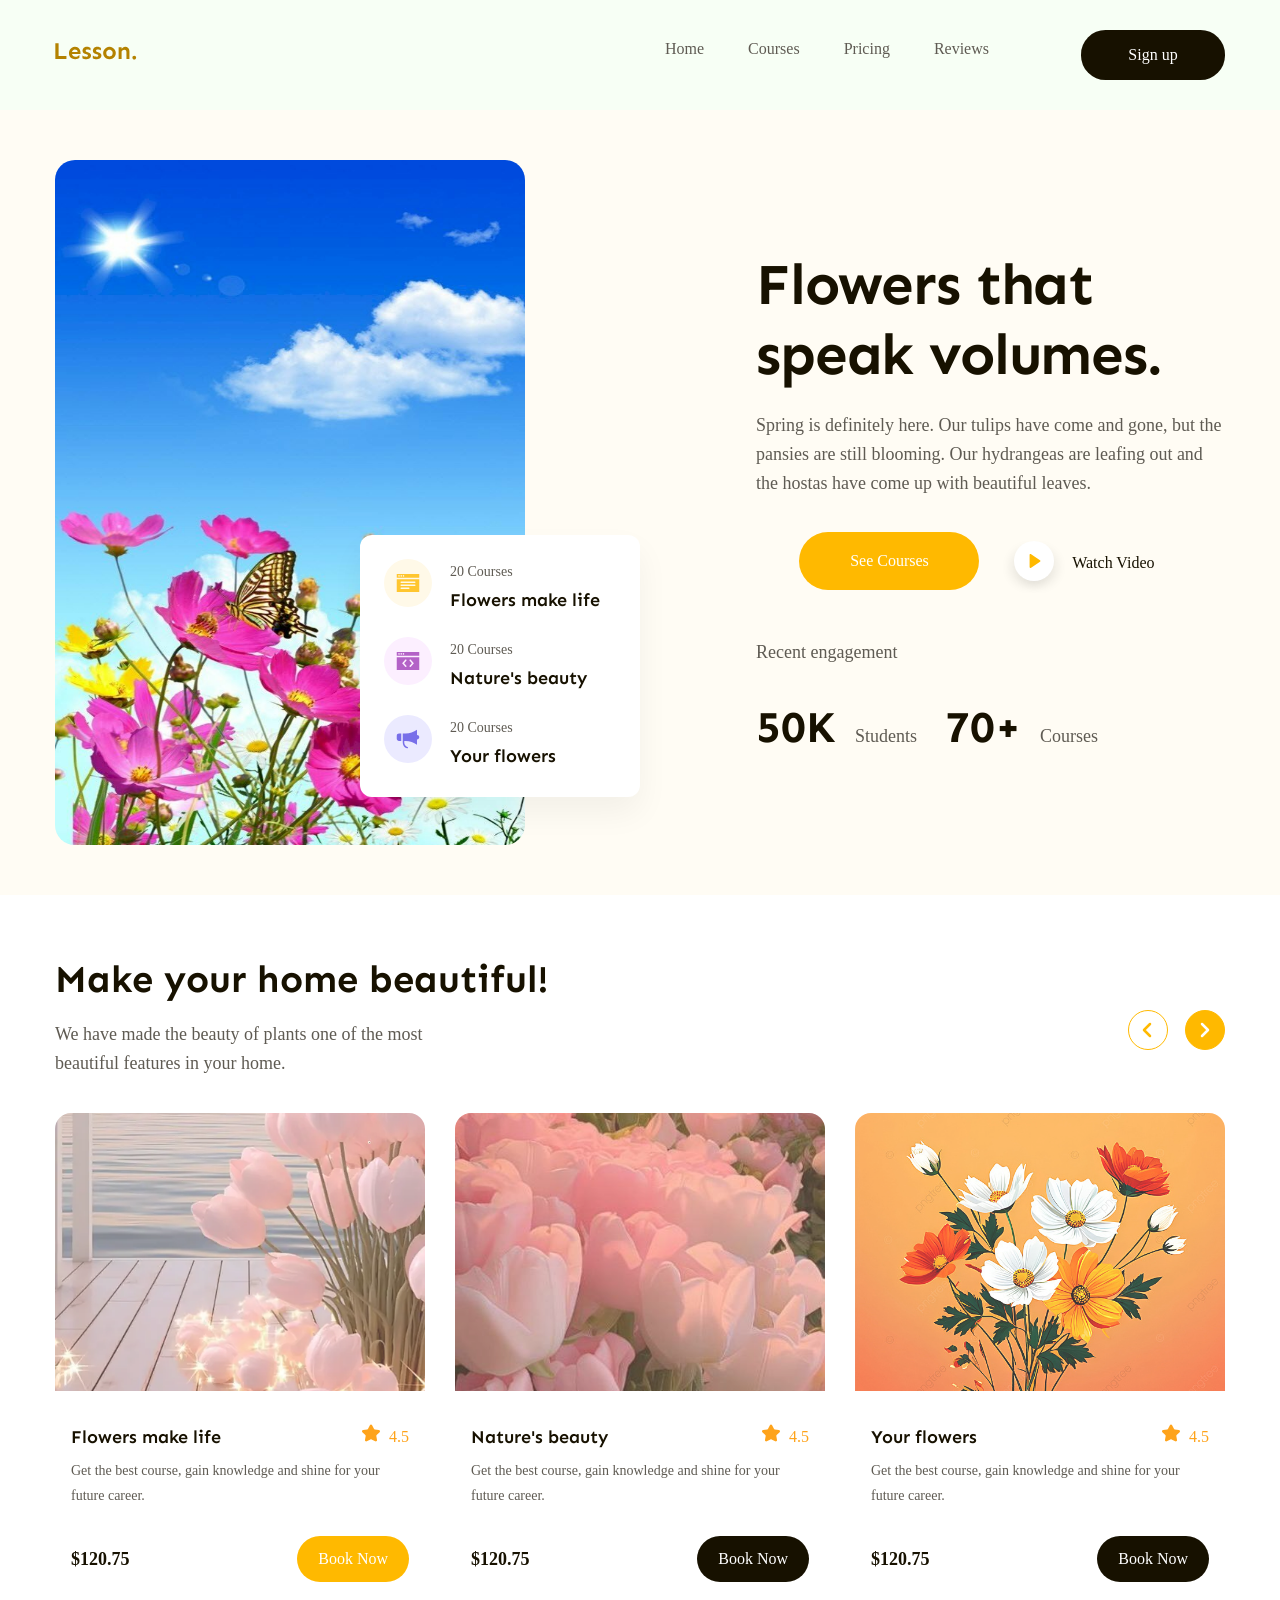
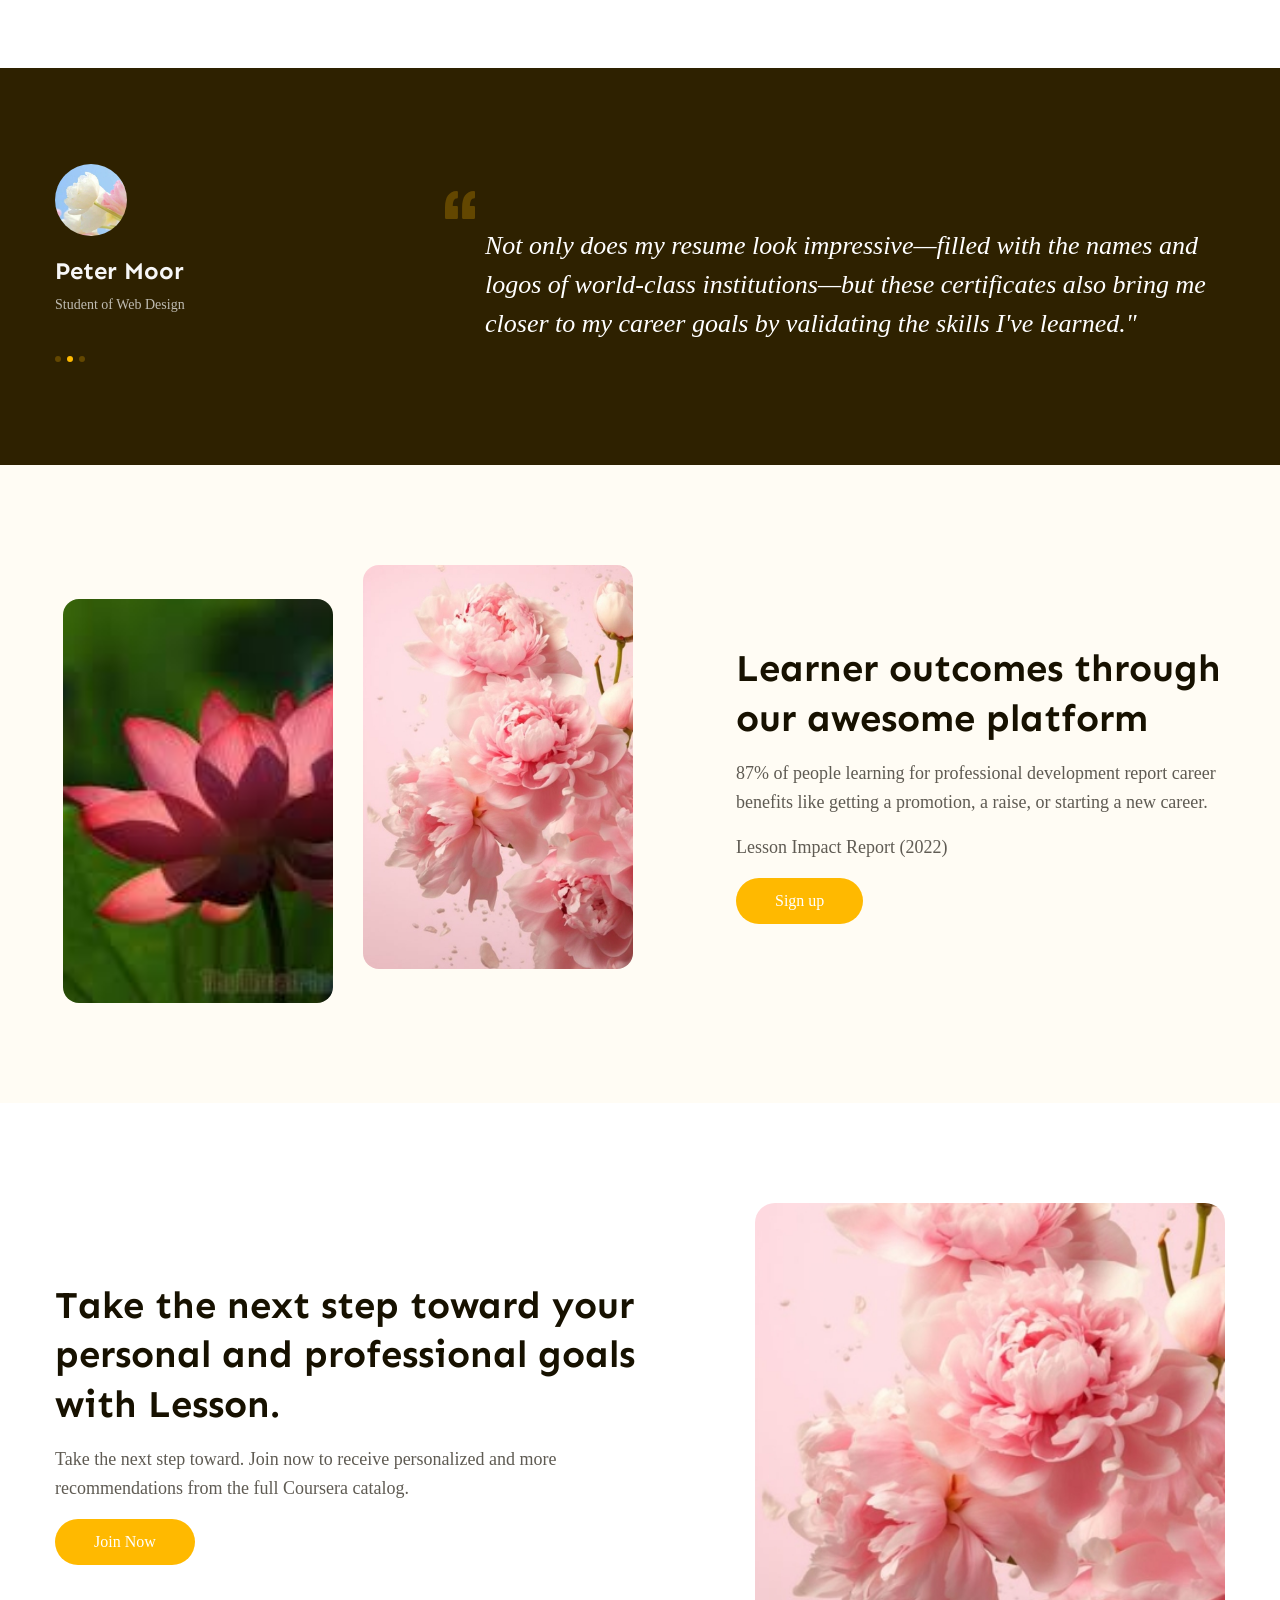
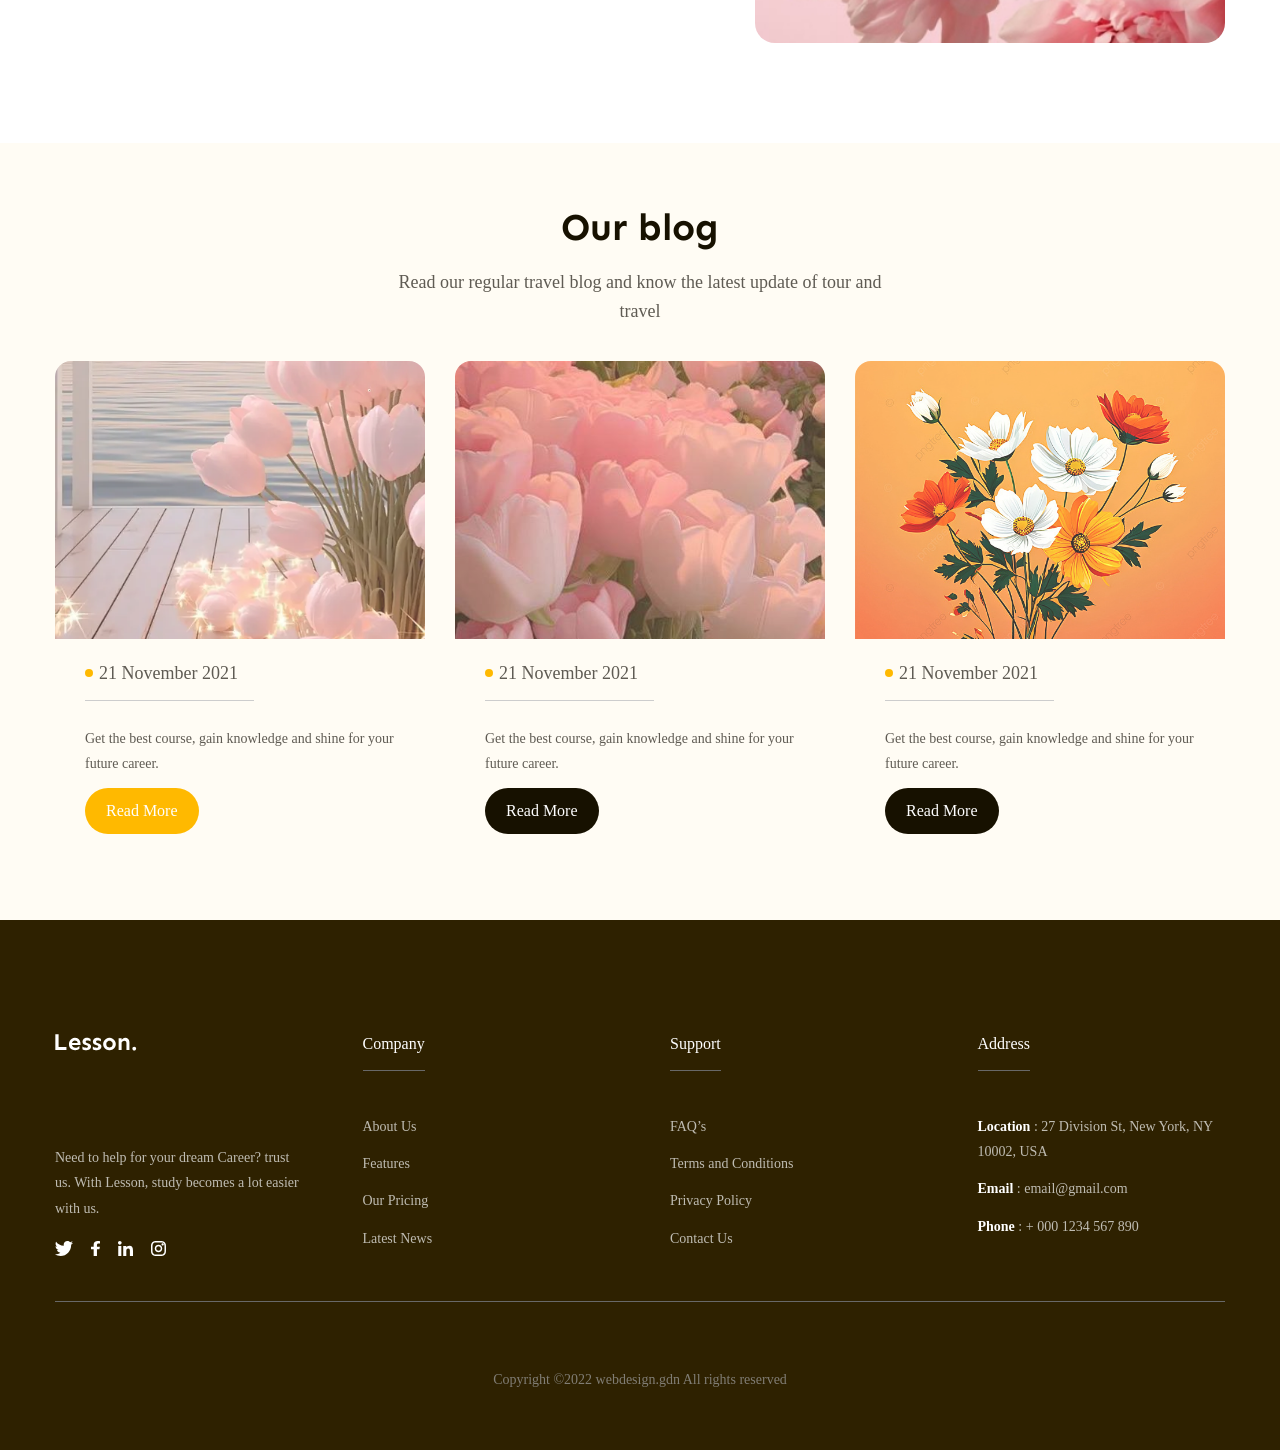
==== commit 535737cf: "width: 100%" ====
--- a/index.html
+++ b/index.html
@@ -3,13 +3,14 @@
   <head>
     <meta charset="UTF-8" />
     <meta name="viewport" content="width=device-width, initial-scale=1.0" />
-    <link rel="icon" type="image/x-icon" href="/favicon.ico" />
+    <link rel="icon" type="image/x-icon" href="./favicon.svg" />
     <title>Fresh flowers, daily.</title>
     <link
       href="https://fonts.googleapis.com/css2?family=Poppins:ital,wght@0,100;0,200;0,300;0,400;0,500;0,600;0,700;0,800;0,900;1,100;1,200;1,300;1,400;1,500;1,600;1,700;1,800;1,900&family=Sen:wght@400..800&display=swap"
       rel="stylesheet" />
 
     <link rel="stylesheet" href="./assets/css/reset.css" />
+    <link rel="stylesheet" href="./assets/css/base.css" />
     <link rel="stylesheet" href="./assets/css/style.css" />
   </head>
   <body>
@@ -24,16 +25,16 @@
         <nav class="navbar">
           <ul class="list-item">
             <li class="item">
-              <a href="#!" title="Home" class="item-link">Home</a>
+              <a href="#top" title="Home" class="item-link">Home</a>
             </li>
             <li class="item">
-              <a href="#!" title="Courses" class="item-link">Courses</a>
+              <a href="#courses" title="Courses" class="item-link">Courses</a>
             </li>
             <li class="item">
-              <a href="#!" title="Pricing" class="item-link">Pricing</a>
+              <a href="#result" title="Pricing" class="item-link">Pricing</a>
             </li>
             <li class="item">
-              <a href="#!" title="Reviews" class="item-link">Reviews</a>
+              <a href="#target" title="Reviews" class="item-link">Reviews</a>
             </li>
           </ul>
         </nav>
@@ -129,7 +130,7 @@
         </div>
       </section>
 
-      <section class="courses">
+      <section id="courses" class="courses">
         <div class="container">
           <div class="courses-header">
             <div class="courses-title">
@@ -286,7 +287,7 @@
         </div>
       </section>
 
-      <section class="result">
+      <section id="result" class="result">
         <div class="container">
           <div class="result-img">
             <div class="thumb left-img">
@@ -311,7 +312,7 @@
         </div>
       </section>
 
-      <section class="target">
+      <section id="target" class="target">
         <div class="container">
           <div class="target-content">
             <h2 class="title">Take the next step toward your personal and professional goals with Lesson.</h2>
@@ -533,8 +534,3 @@
     </svg>
   </body>
 </html>
-
-<!--
-
-
--->
--- a/assets/css/base.css
+++ b/assets/css/base.css
@@ -0,0 +1,115 @@
+:root {
+  --primary-color: #ffb900;
+  --primary-bgr-color: #ffb900;
+}
+
+html {
+  width: 100%;
+  min-height: 100vh;
+  font-size: 62.5%;
+  scroll-behavior: smooth;
+}
+
+body {
+  width: 100%;
+  height: 100%;
+
+  line-height: 1.5;
+  font-size: 1.6rem;
+  color: var(--text-color);
+}
+
+* {
+  margin: 0;
+  padding: 0;
+
+  border: 0;
+  outline: 0;
+  box-sizing: border-box;
+}
+
+a {
+  text-decoration: none;
+  color: inherit;
+}
+
+/* ==== COMMON ==== */
+
+section {
+  padding-block: 6rem;
+  scroll-margin-top: 100px;
+}
+
+section .title {
+  margin-bottom: 1.6rem;
+  color: #171100;
+  font-family: "Sen";
+  font-size: 3.8rem;
+  font-weight: 700;
+  line-height: 1.3;
+}
+
+section .desc {
+  margin-bottom: 3.5rem;
+  width: 70%;
+  color: #5f5b53;
+  font-size: 1.8rem;
+  font-weight: 400;
+  line-height: 1.6;
+}
+
+.container {
+  width: 117rem;
+  max-width: calc(100% - 4.8rem);
+  margin-left: auto;
+  margin-right: auto;
+}
+
+.btn {
+  display: inline-block;
+  min-width: 9.8rem;
+  padding: 1.2rem 1.6rem;
+
+  color: #fff;
+  text-align: center;
+  font-size: 1.6rem;
+  font-weight: 500;
+  text-decoration: none;
+
+  cursor: pointer;
+  user-select: none;
+  vertical-align: middle;
+  border-radius: 1.2rem;
+  background: var(--primary-bgr-color);
+  border: 0.1rem solid transparent;
+}
+a,
+.logo,
+.btn {
+  transition: opacity 0.25s linear, color 0.25s ease-in-out, background-color 0.25s ease-in-out,
+    border-color 0.25s ease-in-out, box-shadow 0.25s ease-in-out;
+}
+a:hover,
+.logo:hover,
+.btn:hover {
+  opacity: 0.8;
+}
+
+.card {
+  width: 33.33%;
+  transition: box-shadow 0.2s linear;
+  border-radius: 1.6rem;
+}
+.card-img {
+  display: flex;
+  align-items: center;
+  justify-content: center;
+  width: 100%;
+  border-radius: 1.6rem 1.6rem 0rem 0rem;
+  overflow: hidden;
+}
+.card-img img {
+  width: 100%;
+  height: 27.8rem;
+  object-fit: cover;
+}
--- a/assets/css/style.css
+++ b/assets/css/style.css
@@ -1,112 +1,3 @@
-:root {
-  --primary-color: #ffb900;
-  --primary-bgr-color: #ffb900;
-}
-
-html {
-  font-size: 62.5%;
-  width: 100%;
-  min-height: 100vh;
-}
-
-body {
-  font-family: "Poppins", sans-serif;
-  font-size: 1.6rem;
-  width: 100%;
-  height: 100%;
-}
-
-* {
-  box-sizing: border-box;
-  margin: 0;
-  padding: 0;
-}
-
-/* ==== COMMON ==== */
-
-a {
-  text-decoration: none;
-  color: inherit;
-}
-
-section {
-  padding-block: 6rem;
-}
-
-section .title {
-  margin-bottom: 1.6rem;
-  color: #171100;
-  font-family: "Sen";
-  font-size: 3.8rem;
-  font-weight: 700;
-  line-height: 1.3;
-}
-
-section .desc {
-  margin-bottom: 3.5rem;
-  width: 70%;
-  color: #5f5b53;
-  font-size: 1.8rem;
-  font-weight: 400;
-  line-height: 1.6;
-}
-
-.container {
-  width: 117rem;
-  max-width: calc(100% - 4.8rem);
-  margin-left: auto;
-  margin-right: auto;
-}
-
-.btn {
-  display: inline-block;
-  min-width: 9.8rem;
-  padding: 1.2rem 1.6rem;
-
-  color: #fff;
-  text-align: center;
-  font-size: 1.6rem;
-  font-weight: 500;
-  text-decoration: none;
-
-  cursor: pointer;
-  user-select: none;
-  vertical-align: middle;
-  border-radius: 1.2rem;
-  background: var(--primary-bgr-color);
-  border: 0.1rem solid transparent;
-}
-a,
-.logo,
-.btn {
-  transition: opacity 0.25s linear, color 0.25s ease-in-out, background-color 0.25s ease-in-out,
-    border-color 0.25s ease-in-out, box-shadow 0.25s ease-in-out;
-}
-a:hover,
-.logo:hover,
-.btn:hover {
-  opacity: 0.8;
-}
-
-.card {
-  width: 33.33%;
-  transition: box-shadow 0.2s linear;
-  border-radius: 1.6rem;
-}
-.card-img {
-  display: flex;
-  align-items: center;
-  justify-content: center;
-  width: 100%;
-  border-radius: 1.6rem 1.6rem 0rem 0rem;
-  overflow: hidden;
-}
-.card-img img {
-  width: 100%;
-  height: 27.8rem;
-  object-fit: cover;
-}
-
 /* ==== HEADER ==== */
 
 .header {
@@ -176,6 +67,7 @@
 .header .item-link:hover {
   color: transparent;
 }
+
 .header .item-link:active::before,
 .header .item-link:hover::before {
   color: #da0bff;
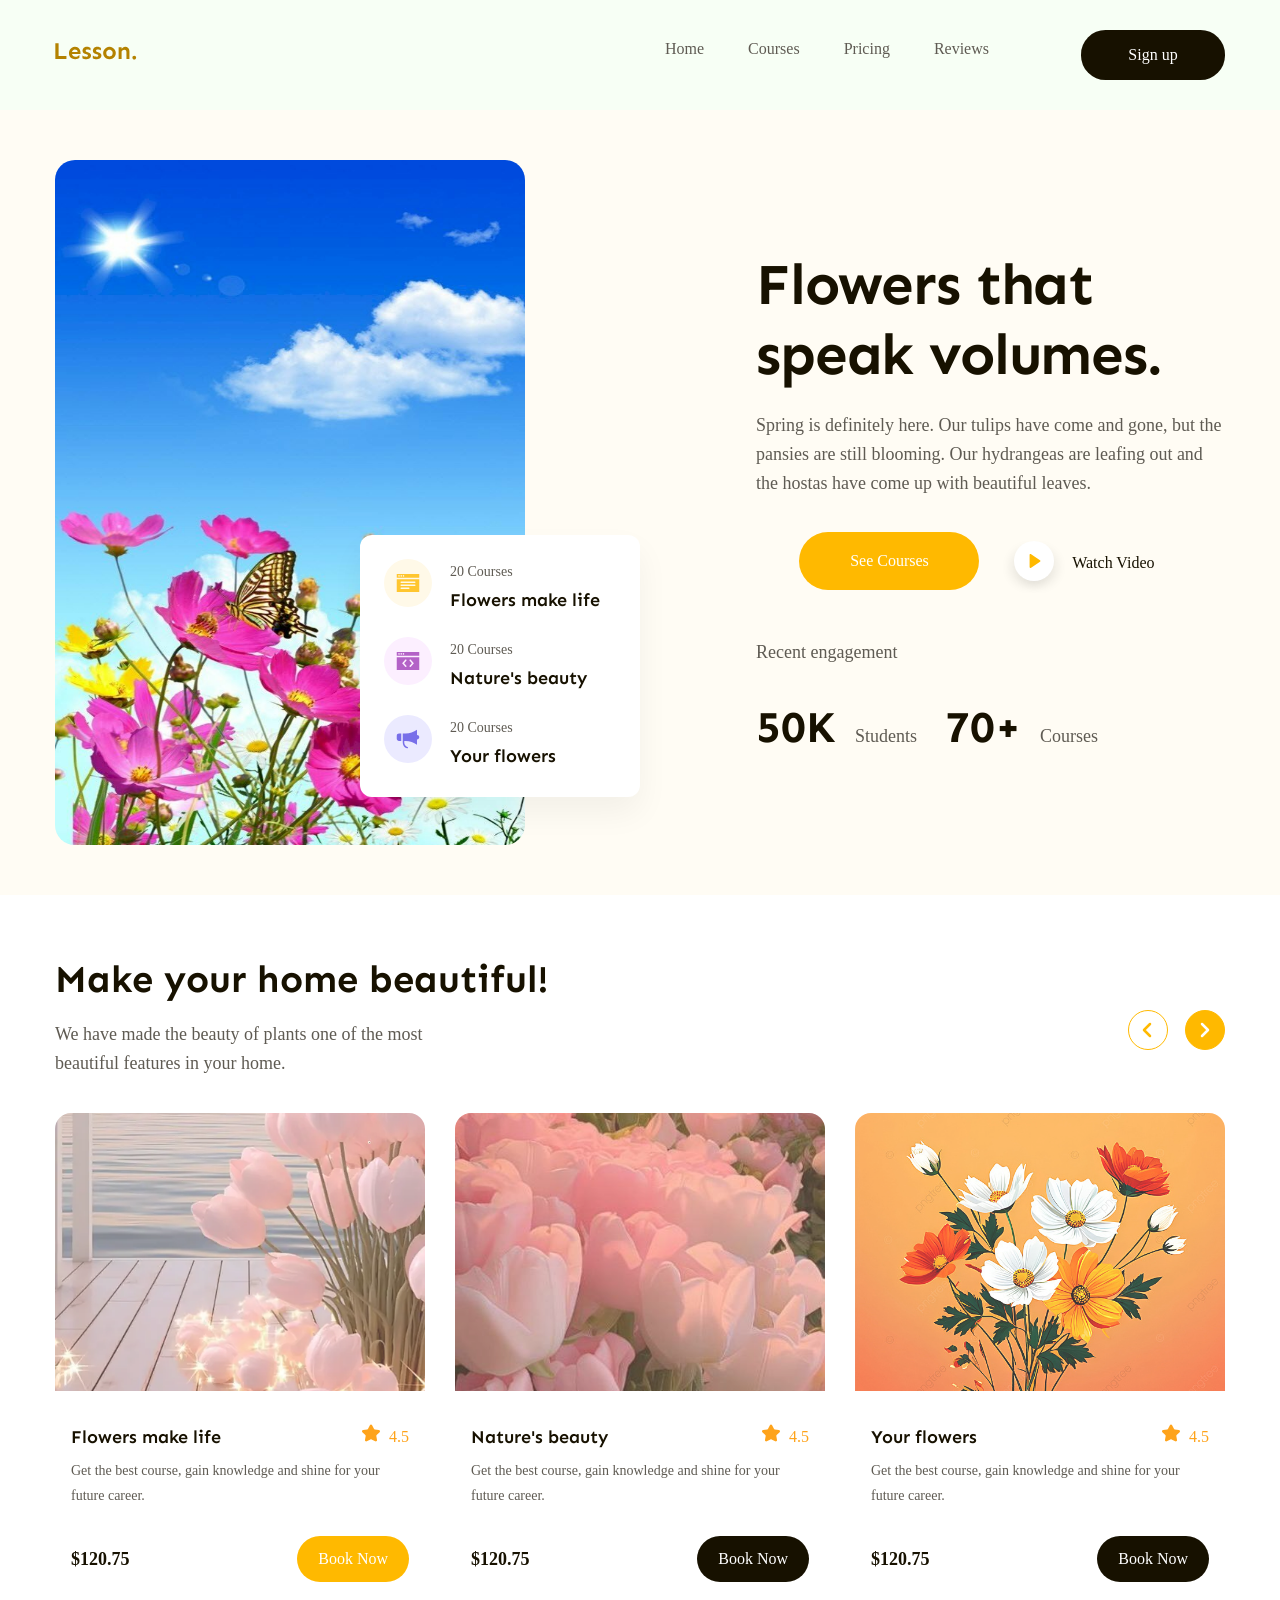
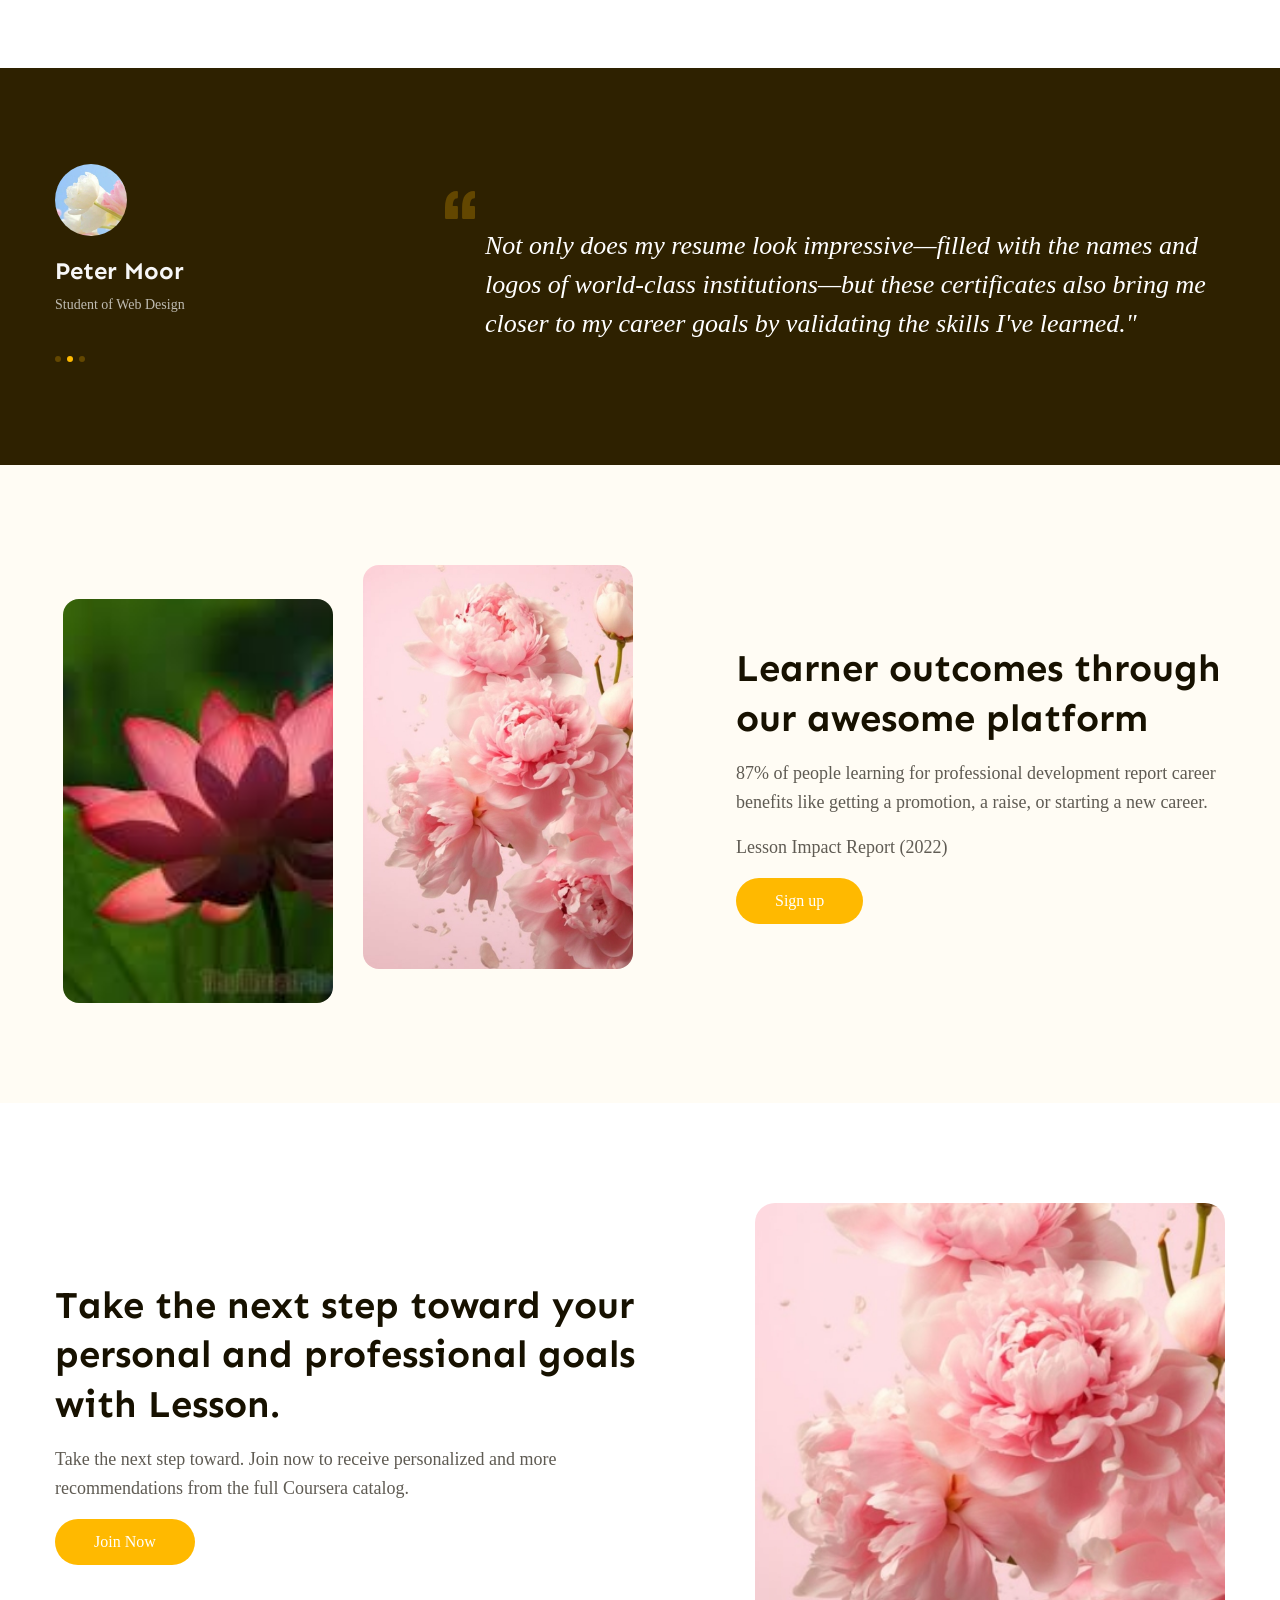
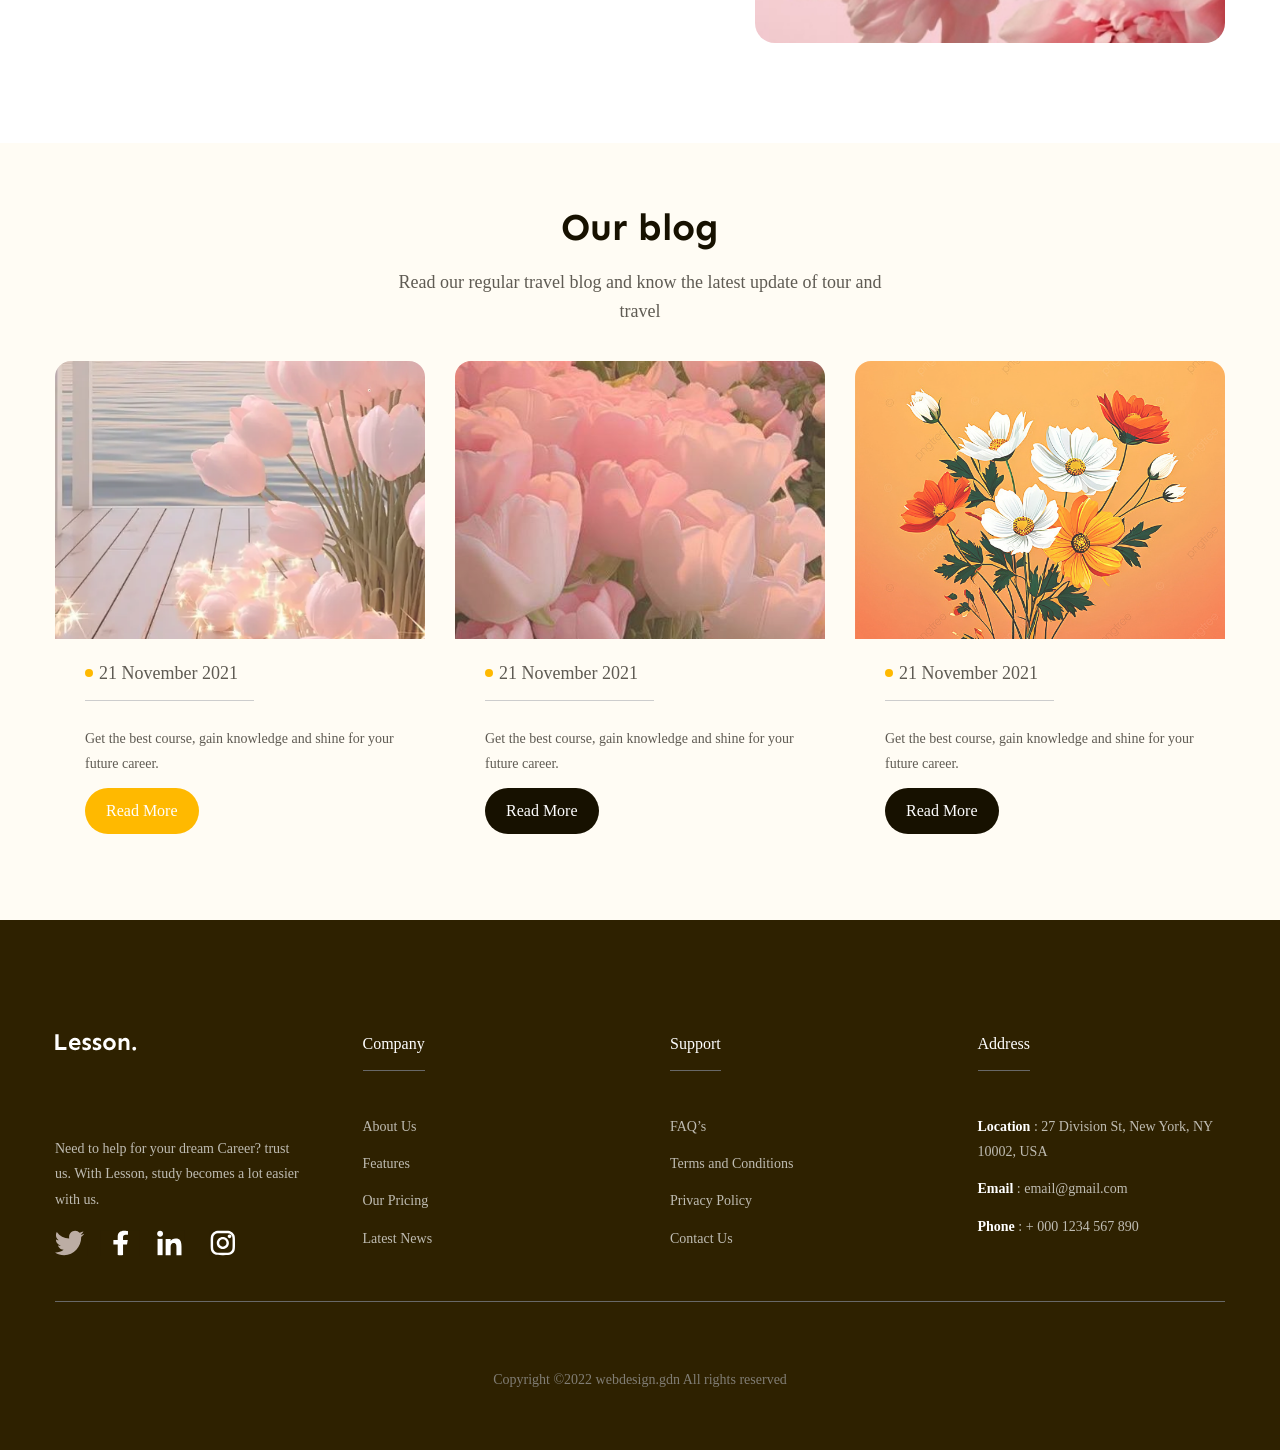
==== commit f48c6657: "svg path" ====
--- a/index.html
+++ b/index.html
@@ -412,41 +412,43 @@
               <div class="desc">
                 Need to help for your dream Career? trust us. With Lesson, study becomes a lot easier with us.
               </div>
-              <svg width="111" height="15" viewBox="0 0 111 15" fill="none" xmlns="http://www.w3.org/2000/svg">
-                <g class="icon">
-                  <path
-                    d="M5.64991 15C3.57026 15 1.63168 14.3864 0 13.3276C1.38535 13.4185 3.83019 13.2007 5.35087 11.7292C3.06326 11.6227 2.0316 9.8428 1.89703 9.08215C2.0914 9.15822 3.01841 9.24949 3.54172 9.03651C0.91022 8.36714 0.506525 6.02434 0.596235 5.30933C1.08964 5.65923 1.92694 5.78093 2.25587 5.75051C-0.196205 3.97059 0.685945 1.2931 1.11954 0.71501C2.87924 3.18826 5.51649 4.57733 8.7791 4.65459C8.71759 4.38089 8.6851 4.09593 8.6851 3.80325C8.6851 1.70277 10.3586 0 12.423 0C13.5016 0 14.4735 0.46484 15.1558 1.20837C15.8766 1.03703 16.9613 0.635914 17.4916 0.289047C17.2243 1.26268 16.3922 2.07488 15.8888 2.37592C15.8847 2.36563 15.893 2.38616 15.8888 2.37592C16.331 2.30807 17.5274 2.07481 18 1.74949C17.7663 2.29647 16.884 3.20591 16.16 3.71506C16.2947 9.74221 11.7492 15 5.64991 15Z"
-                    fill="white" />
+
+              <svg width="111" height="20" viewBox="0 0 111 15" fill="none" xmlns="http://www.w3.org/2000/svg">
+                <g class="icon twitter" fill="#f9e9e9b3">
+                  <rect x="0" y="0" width="20" height="25" fill="#2e2100" />
+                  <path
+                    d="M5.64991 15C3.57026 15 1.63168 14.3864 0 13.3276C1.38535 13.4185 3.83019 13.2007 5.35087 11.7292C3.06326 11.6227 2.0316 9.8428 1.89703 9.08215C2.0914 9.15822 3.01841 9.24949 3.54172 9.03651C0.91022 8.36714 0.506525 6.02434 0.596235 5.30933C1.08964 5.65923 1.92694 5.78093 2.25587 5.75051C-0.196205 3.97059 0.685945 1.2931 1.11954 0.71501C2.87924 3.18826 5.51649 4.57733 8.7791 4.65459C8.71759 4.38089 8.6851 4.09593 8.6851 3.80325C8.6851 1.70277 10.3586 0 12.423 0C13.5016 0 14.4735 0.46484 15.1558 1.20837C15.8766 1.03703 16.9613 0.635914 17.4916 0.289047C17.2243 1.26268 16.3922 2.07488 15.8888 2.37592C15.8847 2.36563 15.893 2.38616 15.8888 2.37592C16.331 2.30807 17.5274 2.07481 18 1.74949C17.7663 2.29647 16.884 3.20591 16.16 3.71506C16.2947 9.74221 11.7492 15 5.64991 15Z" />
                 </g>
-                <path
-                  class="icon"
-                  d="M44.4103 8.37379L44.8767 5.67961H41.9589V3.93204C41.9589 3.1948 42.3657 2.47573 43.6726 2.47573H45V0.182039C45 0.182039 43.7959 0 42.6452 0C40.2411 0 38.6712 1.29064 38.6712 3.62621V5.67961H36V8.37379H38.6712V14.8871C39.2075 14.9618 39.7562 15 40.3151 15C40.874 15 41.4226 14.9618 41.9589 14.8871V8.37379H44.4103Z"
-                  fill="white" />
-                <path
-                  class="icon"
-                  d="M66.6186 1.81302C66.6186 2.81432 65.8085 3.62603 64.8093 3.62603C63.81 3.62603 63 2.81432 63 1.81302C63 0.811715 63.81 0 64.8093 0C65.8085 0 66.6186 0.811715 66.6186 1.81302Z"
-                  fill="white" />
-                <path d="M63.2474 4.95868H66.3402V15H63.2474V4.95868Z" fill="white" />
-                <path
-                  class="icon"
-                  d="M71.3196 4.95868H68.2268V15H71.3196C71.3196 15 71.3196 11.8388 71.3196 9.86235C71.3196 8.67602 71.6977 7.4845 73.2062 7.4845C74.911 7.4845 74.9008 9.037 74.8928 10.2397C74.8824 11.8119 74.9072 13.4163 74.9072 15H78V9.70041C77.9738 6.31647 77.1508 4.75723 74.4433 4.75723C72.8354 4.75723 71.8387 5.53935 71.3196 6.24696V4.95868Z"
-                  fill="white" />
-                <path
-                  class="icon"
-                  d="M108.75 3.375C108.75 3.99632 108.246 4.5 107.625 4.5C107.004 4.5 106.5 3.99632 106.5 3.375C106.5 2.75368 107.004 2.25 107.625 2.25C108.246 2.25 108.75 2.75368 108.75 3.375Z"
-                  fill="white" />
-                <path
-                  class="icon"
-                  fill-rule="evenodd"
-                  clip-rule="evenodd"
-                  d="M103.5 11.25C105.571 11.25 107.25 9.57107 107.25 7.5C107.25 5.42893 105.571 3.75 103.5 3.75C101.429 3.75 99.75 5.42893 99.75 7.5C99.75 9.57107 101.429 11.25 103.5 11.25ZM103.5 9.75C104.743 9.75 105.75 8.74264 105.75 7.5C105.75 6.25736 104.743 5.25 103.5 5.25C102.257 5.25 101.25 6.25736 101.25 7.5C101.25 8.74264 102.257 9.75 103.5 9.75Z"
-                  fill="white" />
-                <path
-                  class="icon"
-                  fill-rule="evenodd"
-                  clip-rule="evenodd"
-                  d="M96 7.2C96 4.67976 96 3.41965 96.4905 2.45704C96.9219 1.61031 97.6103 0.921901 98.457 0.490471C99.4196 0 100.68 0 103.2 0H103.8C106.32 0 107.58 0 108.543 0.490471C109.39 0.921901 110.078 1.61031 110.51 2.45704C111 3.41965 111 4.67976 111 7.2V7.8C111 10.3202 111 11.5804 110.51 12.543C110.078 13.3897 109.39 14.0781 108.543 14.5095C107.58 15 106.32 15 103.8 15H103.2C100.68 15 99.4196 15 98.457 14.5095C97.6103 14.0781 96.9219 13.3897 96.4905 12.543C96 11.5804 96 10.3202 96 7.8V7.2ZM103.2 1.5H103.8C105.085 1.5 105.958 1.50117 106.633 1.55633C107.291 1.61006 107.627 1.70745 107.862 1.82698C108.426 2.1146 108.885 2.57354 109.173 3.13803C109.293 3.37263 109.39 3.70893 109.444 4.36656C109.499 5.04169 109.5 5.91513 109.5 7.2V7.8C109.5 9.08487 109.499 9.95831 109.444 10.6334C109.39 11.2911 109.293 11.6274 109.173 11.862C108.885 12.4265 108.426 12.8854 107.862 13.173C107.627 13.2926 107.291 13.3899 106.633 13.4437C105.958 13.4988 105.085 13.5 103.8 13.5H103.2C101.915 13.5 101.042 13.4988 100.367 13.4437C99.7089 13.3899 99.3726 13.2926 99.138 13.173C98.5735 12.8854 98.1146 12.4265 97.827 11.862C97.7074 11.6274 97.6101 11.2911 97.5563 10.6334C97.5012 9.95831 97.5 9.08487 97.5 7.8V7.2C97.5 5.91513 97.5012 5.04169 97.5563 4.36656C97.6101 3.70893 97.7074 3.37263 97.827 3.13803C98.1146 2.57354 98.5735 2.1146 99.138 1.82698C99.3726 1.70745 99.7089 1.61006 100.367 1.55633C101.042 1.50117 101.915 1.5 103.2 1.5Z"
-                  fill="white" />
+
+                <g class="icon facebook" fill="white">
+                  <rect class="icon" x="28" y="0" width="24" height="25" fill="#2e2100" />
+                  <path
+                    class="icon"
+                    d="M44.4103 8.37379L44.8767 5.67961H41.9589V3.93204C41.9589 3.1948 42.3657 2.47573 43.6726 2.47573H45V0.182039C45 0.182039 43.7959 0 42.6452 0C40.2411 0 38.6712 1.29064 38.6712 3.62621V5.67961H36V8.37379H38.6712V14.8871C39.2075 14.9618 39.7562 15 40.3151 15C40.874 15 41.4226 14.9618 41.9589 14.8871V8.37379H44.4103Z" />
+                </g>
+
+                <g class="icon linkedIn" fill="white">
+                  <rect x="60" y="0" width="20" height="25" fill="#2e2100" />
+                  <path
+                    d="M66.6186 1.81302C66.6186 2.81432 65.8085 3.62603 64.8093 3.62603C63.81 3.62603 63 2.81432 63 1.81302C63 0.811715 63.81 0 64.8093 0C65.8085 0 66.6186 0.811715 66.6186 1.81302Z" />
+                  <path d="M63.2474 4.95868H66.3402V15H63.2474V4.95868Z" />
+                  <path
+                    d="M71.3196 4.95868H68.2268V15H71.3196C71.3196 15 71.3196 11.8388 71.3196 9.86235C71.3196 8.67602 71.6977 7.4845 73.2062 7.4845C74.911 7.4845 74.9008 9.037 74.8928 10.2397C74.8824 11.8119 74.9072 13.4163 74.9072 15H78V9.70041C77.9738 6.31647 77.1508 4.75723 74.4433 4.75723C72.8354 4.75723 71.8387 5.53935 71.3196 6.24696V4.95868Z" />
+                </g>
+
+                <g class="icon instagram" fill="white">
+                  <rect class="icon" x="95" y="0" width="20" height="25" fill="#2e2100" />
+                  <path
+                    d="M108.75 3.375C108.75 3.99632 108.246 4.5 107.625 4.5C107.004 4.5 106.5 3.99632 106.5 3.375C106.5 2.75368 107.004 2.25 107.625 2.25C108.246 2.25 108.75 2.75368 108.75 3.375Z" />
+                  <path
+                    fill-rule="evenodd"
+                    clip-rule="evenodd"
+                    d="M103.5 11.25C105.571 11.25 107.25 9.57107 107.25 7.5C107.25 5.42893 105.571 3.75 103.5 3.75C101.429 3.75 99.75 5.42893 99.75 7.5C99.75 9.57107 101.429 11.25 103.5 11.25ZM103.5 9.75C104.743 9.75 105.75 8.74264 105.75 7.5C105.75 6.25736 104.743 5.25 103.5 5.25C102.257 5.25 101.25 6.25736 101.25 7.5C101.25 8.74264 102.257 9.75 103.5 9.75Z" />
+                  <path
+                    fill-rule="evenodd"
+                    clip-rule="evenodd"
+                    d="M96 7.2C96 4.67976 96 3.41965 96.4905 2.45704C96.9219 1.61031 97.6103 0.921901 98.457 0.490471C99.4196 0 100.68 0 103.2 0H103.8C106.32 0 107.58 0 108.543 0.490471C109.39 0.921901 110.078 1.61031 110.51 2.45704C111 3.41965 111 4.67976 111 7.2V7.8C111 10.3202 111 11.5804 110.51 12.543C110.078 13.3897 109.39 14.0781 108.543 14.5095C107.58 15 106.32 15 103.8 15H103.2C100.68 15 99.4196 15 98.457 14.5095C97.6103 14.0781 96.9219 13.3897 96.4905 12.543C96 11.5804 96 10.3202 96 7.8V7.2ZM103.2 1.5H103.8C105.085 1.5 105.958 1.50117 106.633 1.55633C107.291 1.61006 107.627 1.70745 107.862 1.82698C108.426 2.1146 108.885 2.57354 109.173 3.13803C109.293 3.37263 109.39 3.70893 109.444 4.36656C109.499 5.04169 109.5 5.91513 109.5 7.2V7.8C109.5 9.08487 109.499 9.95831 109.444 10.6334C109.39 11.2911 109.293 11.6274 109.173 11.862C108.885 12.4265 108.426 12.8854 107.862 13.173C107.627 13.2926 107.291 13.3899 106.633 13.4437C105.958 13.4988 105.085 13.5 103.8 13.5H103.2C101.915 13.5 101.042 13.4988 100.367 13.4437C99.7089 13.3899 99.3726 13.2926 99.138 13.173C98.5735 12.8854 98.1146 12.4265 97.827 11.862C97.7074 11.6274 97.6101 11.2911 97.5563 10.6334C97.5012 9.95831 97.5 9.08487 97.5 7.8V7.2C97.5 5.91513 97.5012 5.04169 97.5563 4.36656C97.6101 3.70893 97.7074 3.37263 97.827 3.13803C98.1146 2.57354 98.5735 2.1146 99.138 1.82698C99.3726 1.70745 99.7089 1.61006 100.367 1.55633C101.042 1.50117 101.915 1.5 103.2 1.5Z" />
+                </g>
               </svg>
             </div>
           </div>
--- a/assets/css/style.css
+++ b/assets/css/style.css
@@ -601,9 +601,19 @@
 .footer .logo {
   padding-top: 16px;
 }
+.footer .icon-brand svg {
+  width: 180px;
+  height: 26px;
+}
 .footer .icon-brand .icon {
   padding-top: 16px;
   cursor: pointer;
+}
+.footer .icon-brand svg path {
+  transition: fill 0.15s linear;
+}
+.footer .icon-brand .icon:hover path {
+  fill: blue;
 }
 
 .footer .desc {
